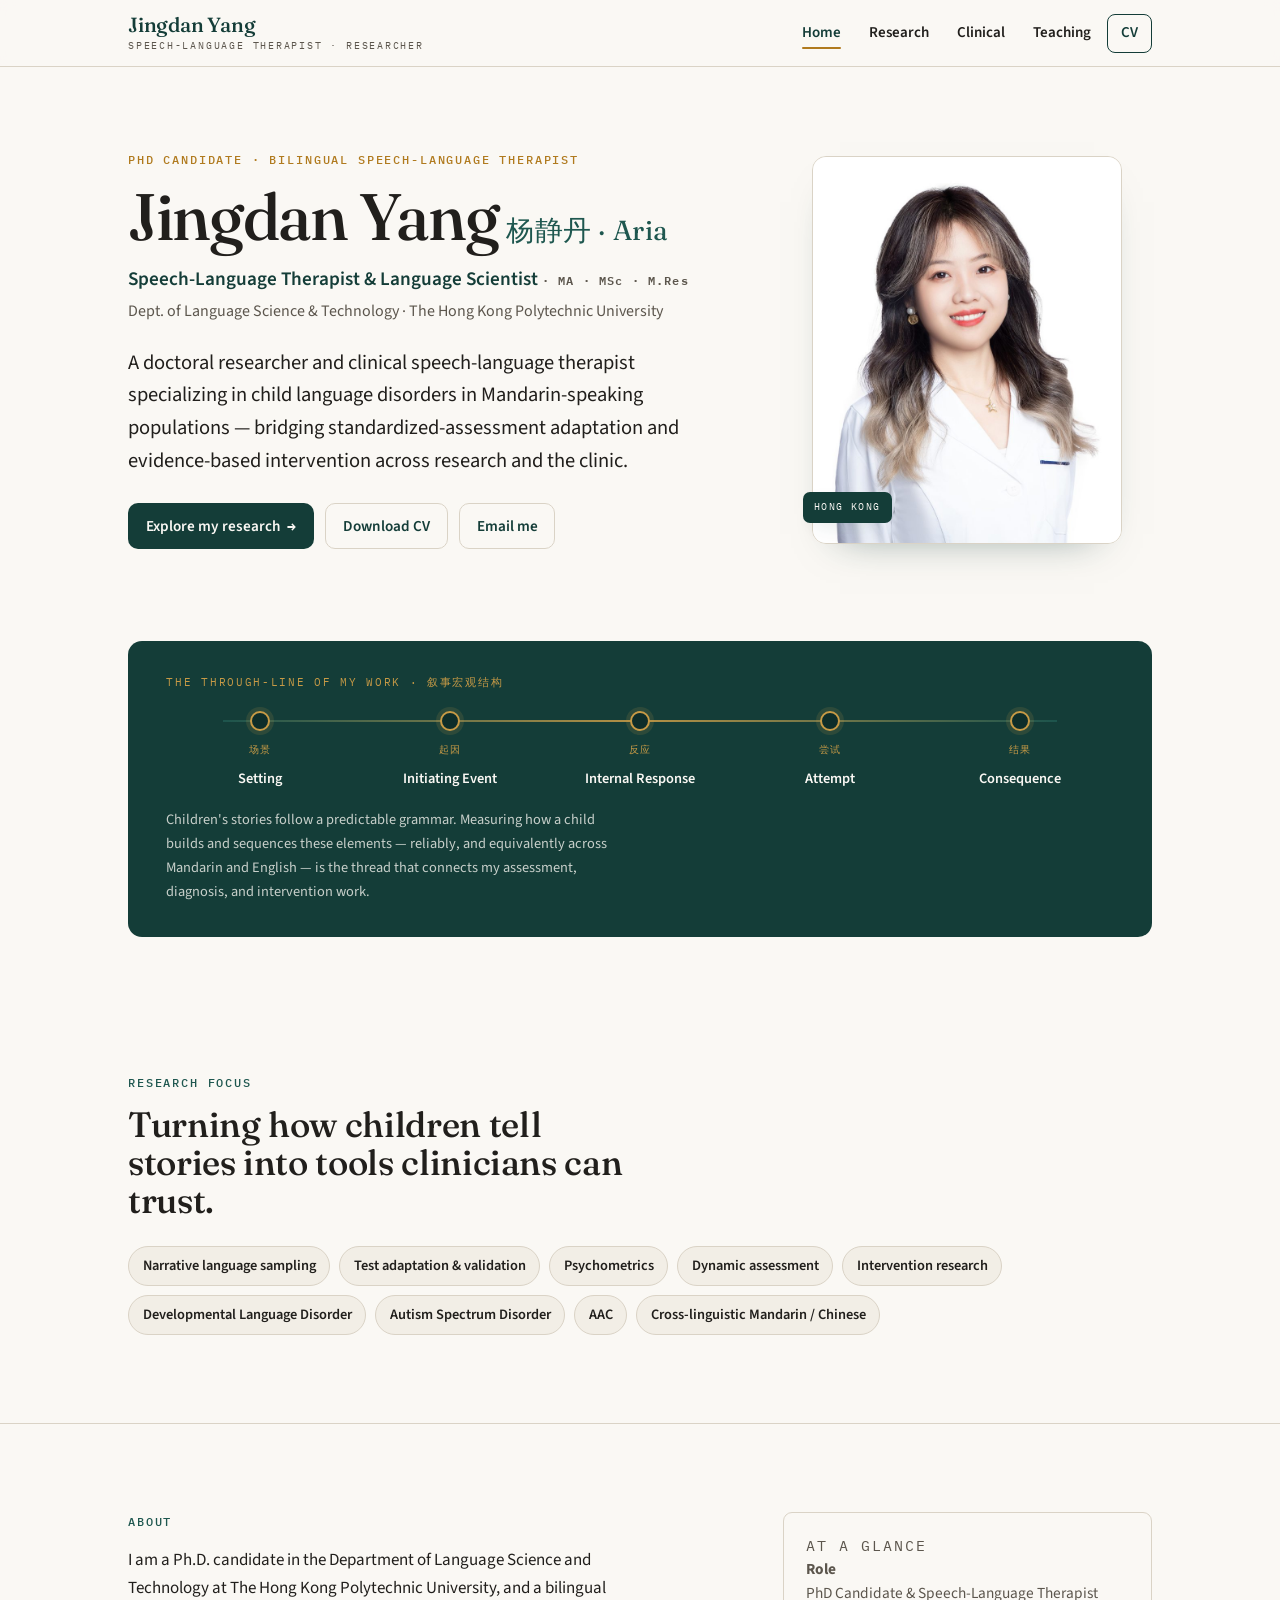
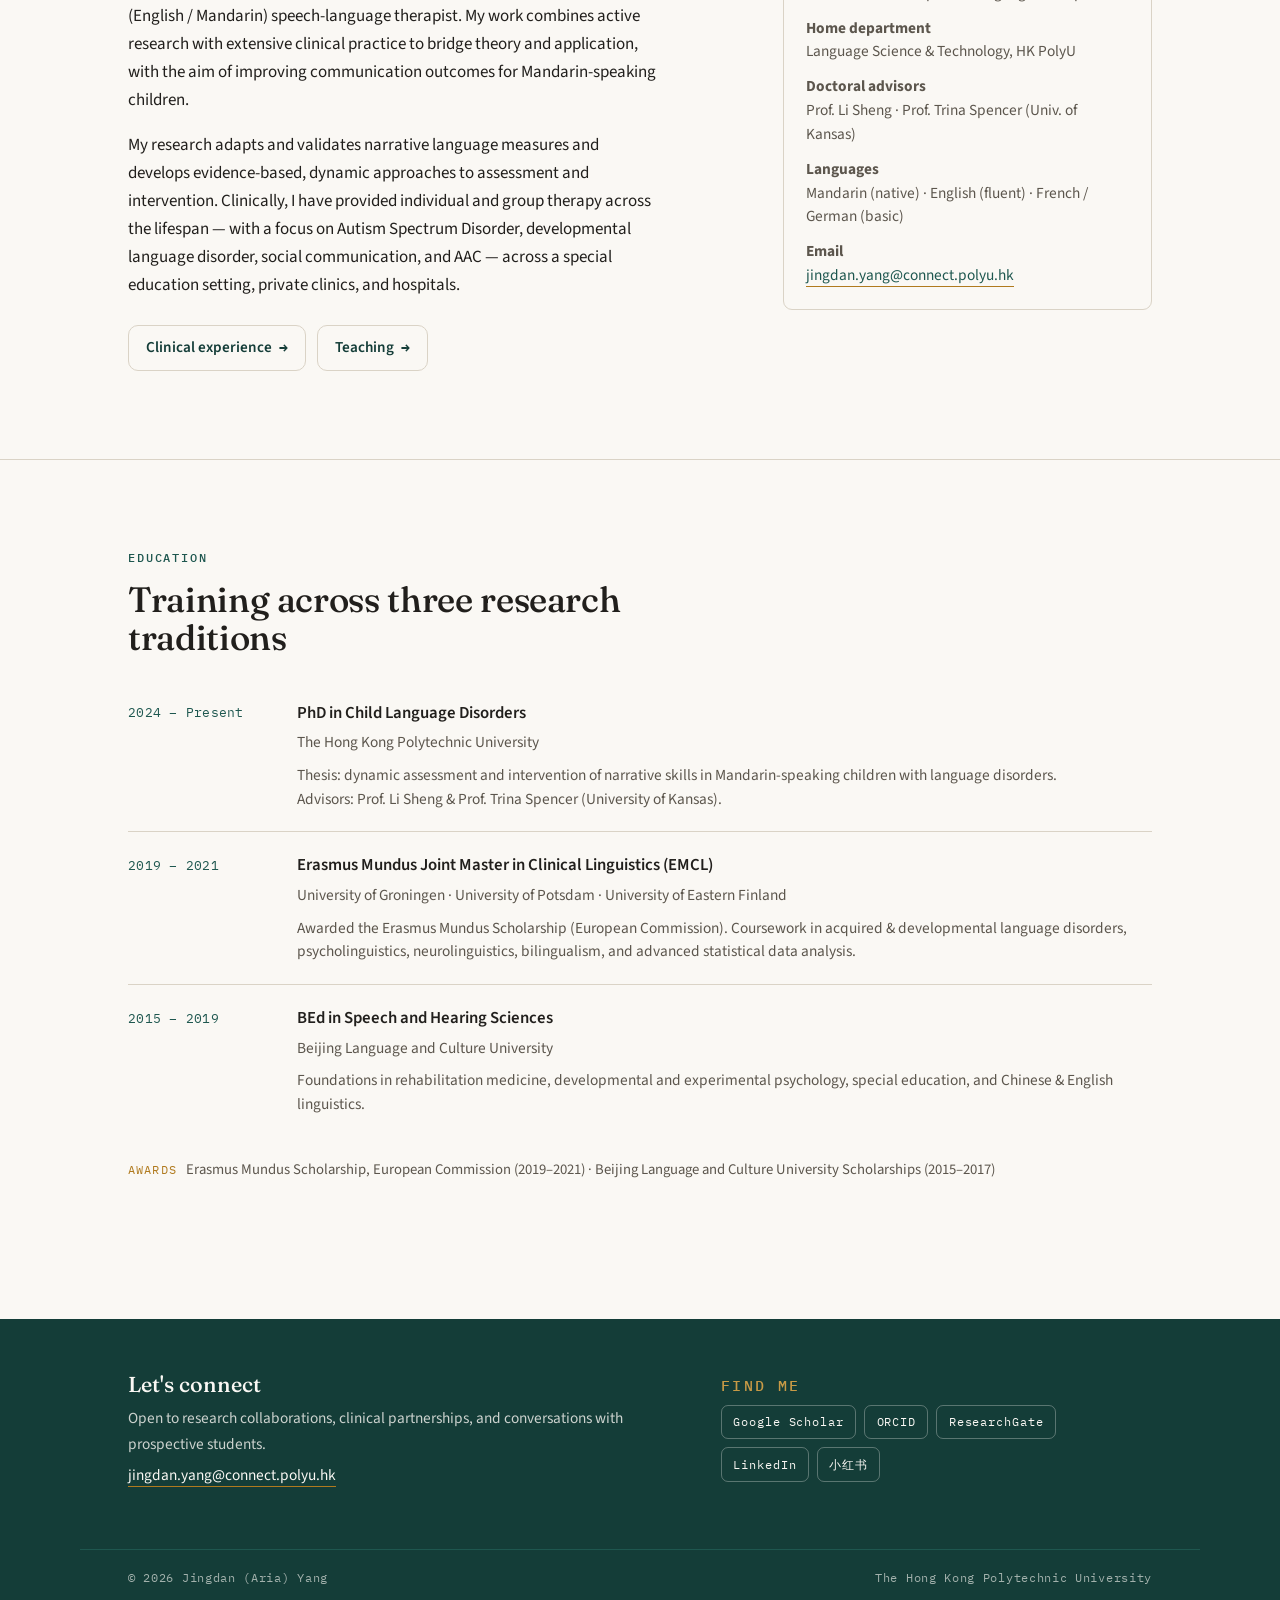
==== index.html @ e35f23f4 "Add files via upload" ====
<!DOCTYPE html>
<html lang="en">
<head>
<meta charset="UTF-8">
<meta name="viewport" content="width=device-width, initial-scale=1.0">
<title>Jingdan (Aria) Yang — Speech-Language Therapist &amp; Researcher</title>
<meta name="description" content="Jingdan (Aria) Yang — doctoral researcher and clinical speech-language therapist at The Hong Kong Polytechnic University. Narrative language assessment, dynamic assessment, and intervention for Mandarin-speaking children.">
<link rel="icon" href="assets/favicon.svg" type="image/svg+xml">
<link rel="preconnect" href="https://fonts.googleapis.com">
<link rel="preconnect" href="https://fonts.gstatic.com" crossorigin>
<link href="https://fonts.googleapis.com/css2?family=Fraunces:opsz,wght@9..144,400;9..144,500;9..144,600&family=IBM+Plex+Mono:wght@400;500&family=Source+Sans+3:wght@400;600;700&display=swap" rel="stylesheet">
<link rel="stylesheet" href="assets/style.css">
</head>
<body>
<a class="skip" href="#main">Skip to content</a>

<header class="nav">
  <div class="wrap nav__inner">
    <a class="brand" href="index.html">
      <span class="brand__name">Jingdan Yang</span>
      <span class="brand__sub">Speech-Language Therapist · Researcher</span>
    </a>
    <nav class="navlinks" aria-label="Primary">
      <a href="index.html" aria-current="page">Home</a>
      <a href="research.html">Research</a>
      <a href="clinical.html">Clinical</a>
      <a href="teaching.html">Teaching</a>
      <a class="cvlink" href="assets/cv.pdf" target="_blank" rel="noopener">CV</a>
    </nav>
  </div>
</header>

<main id="main">

  <!-- HERO -->
  <section class="wrap hero">
    <div class="hero__grid">
      <div>
        <p class="eyebrow rise">PhD Candidate · Bilingual Speech-Language Therapist</p>
        <h1 class="hero__name rise d1">Jingdan Yang<span class="hero__zh">杨静丹 · Aria</span></h1>
        <p class="hero__role rise d1">Speech-Language Therapist &amp; Language Scientist <span class="muted" style="font-family:var(--ff-mono);font-size:.72rem;letter-spacing:.1em;">· MA · MSc · M.Res</span></p>
        <p class="hero__affil rise d1">Dept. of Language Science &amp; Technology · The Hong Kong Polytechnic University</p>
        <p class="lead hero__thesis rise d2">A doctoral researcher and clinical speech-language therapist specializing in child language disorders in Mandarin-speaking populations — bridging standardized-assessment adaptation and evidence-based intervention across research and the clinic.</p>
        <div class="hero__actions rise d3">
          <a class="btn btn--primary" href="research.html">Explore my research <span class="btn__arrow">→</span></a>
          <a class="btn btn--ghost" href="assets/cv.pdf" target="_blank" rel="noopener">Download CV</a>
          <a class="btn btn--ghost" href="mailto:jingdan.yang@connect.polyu.hk">Email me</a>
        </div>
      </div>

      <figure class="portrait rise d2">
        <div class="portrait__frame">
          <img src="assets/profile.jpg" alt="Portrait of Jingdan (Aria) Yang">
        </div>
        <figcaption class="portrait__tag">Hong Kong</figcaption>
      </figure>
    </div>
  </section>

  <!-- STORY SPINE — signature motif -->
  <section class="wrap section--tight">
    <div class="spine rise">
      <p class="spine__label">The through-line of my work · 叙事宏观结构</p>
      <div class="spine__track">
        <div class="node"><span class="node__dot"></span><span class="node__k">场景</span><span class="node__t">Setting</span></div>
        <div class="node"><span class="node__dot"></span><span class="node__k">起因</span><span class="node__t">Initiating Event</span></div>
        <div class="node"><span class="node__dot"></span><span class="node__k">反应</span><span class="node__t">Internal Response</span></div>
        <div class="node"><span class="node__dot"></span><span class="node__k">尝试</span><span class="node__t">Attempt</span></div>
        <div class="node"><span class="node__dot"></span><span class="node__k">结果</span><span class="node__t">Consequence</span></div>
      </div>
      <p class="spine__note">Children's stories follow a predictable grammar. Measuring how a child builds and sequences these elements — reliably, and equivalently across Mandarin and English — is the thread that connects my assessment, diagnosis, and intervention work.</p>
    </div>
  </section>

  <!-- FOCUS -->
  <section class="wrap section">
    <p class="eyebrow eyebrow--pine">Research focus</p>
    <h2 class="section-title">Turning how children tell stories into tools clinicians can trust.</h2>
    <div class="chips" style="margin-top:1.6rem;">
      <span class="chip">Narrative language sampling</span>
      <span class="chip">Test adaptation &amp; validation</span>
      <span class="chip">Psychometrics</span>
      <span class="chip">Dynamic assessment</span>
      <span class="chip">Intervention research</span>
      <span class="chip">Developmental Language Disorder</span>
      <span class="chip">Autism Spectrum Disorder</span>
      <span class="chip">AAC</span>
      <span class="chip">Cross-linguistic Mandarin / Chinese</span>
    </div>
  </section>

  <hr class="rule">

  <!-- ABOUT -->
  <section class="wrap section">
    <div class="split">
      <div>
        <p class="eyebrow eyebrow--pine">About</p>
        <div class="prose">
          <p>I am a Ph.D. candidate in the Department of Language Science and Technology at The Hong Kong Polytechnic University, and a bilingual (English / Mandarin) speech-language therapist. My work combines active research with extensive clinical practice to bridge theory and application, with the aim of improving communication outcomes for Mandarin-speaking children.</p>
          <p>My research adapts and validates narrative language measures and develops evidence-based, dynamic approaches to assessment and intervention. Clinically, I have provided individual and group therapy across the lifespan — with a focus on Autism Spectrum Disorder, developmental language disorder, social communication, and AAC — across a special education setting, private clinics, and hospitals.</p>
        </div>
        <div class="hero__actions">
          <a class="btn btn--ghost" href="clinical.html">Clinical experience <span class="btn__arrow">→</span></a>
          <a class="btn btn--ghost" href="teaching.html">Teaching <span class="btn__arrow">→</span></a>
        </div>
      </div>

      <aside class="card" style="align-self:start;">
        <p class="card__k">At a glance</p>
        <div class="prose" style="font-size:.96rem;">
          <p style="margin-bottom:.7rem;"><strong>Role</strong><br><span class="muted">PhD Candidate &amp; Speech-Language Therapist</span></p>
          <p style="margin-bottom:.7rem;"><strong>Home department</strong><br><span class="muted">Language Science &amp; Technology, HK PolyU</span></p>
          <p style="margin-bottom:.7rem;"><strong>Doctoral advisors</strong><br><span class="muted">Prof. Li Sheng · Prof. Trina Spencer (Univ. of Kansas)</span></p>
          <p style="margin-bottom:.7rem;"><strong>Languages</strong><br><span class="muted">Mandarin (native) · English (fluent) · French / German (basic)</span></p>
          <p style="margin-bottom:0;"><strong>Email</strong><br><a class="link" href="mailto:jingdan.yang@connect.polyu.hk">jingdan.yang@connect.polyu.hk</a></p>
        </div>
      </aside>
    </div>
  </section>

  <hr class="rule">

  <!-- EDUCATION -->
  <section class="wrap section">
    <p class="eyebrow eyebrow--pine">Education</p>
    <h2 class="section-title">Training across three research traditions</h2>
    <div class="entries" style="margin-top:1.4rem;">
      <div class="entry">
        <span class="entry__when">2024 – Present</span>
        <div>
          <p class="entry__role">PhD in Child Language Disorders</p>
          <p class="entry__org">The Hong Kong Polytechnic University</p>
          <p class="entry__desc">Thesis: dynamic assessment and intervention of narrative skills in Mandarin-speaking children with language disorders.<br>Advisors: Prof. Li Sheng &amp; Prof. Trina Spencer (University of Kansas).</p>
        </div>
      </div>
      <div class="entry">
        <span class="entry__when">2019 – 2021</span>
        <div>
          <p class="entry__role">Erasmus Mundus Joint Master in Clinical Linguistics (EMCL)</p>
          <p class="entry__org">University of Groningen · University of Potsdam · University of Eastern Finland</p>
          <p class="entry__desc">Awarded the Erasmus Mundus Scholarship (European Commission). Coursework in acquired &amp; developmental language disorders, psycholinguistics, neurolinguistics, bilingualism, and advanced statistical data analysis.</p>
        </div>
      </div>
      <div class="entry">
        <span class="entry__when">2015 – 2019</span>
        <div>
          <p class="entry__role">BEd in Speech and Hearing Sciences</p>
          <p class="entry__org">Beijing Language and Culture University</p>
          <p class="entry__desc">Foundations in rehabilitation medicine, developmental and experimental psychology, special education, and Chinese &amp; English linguistics.</p>
        </div>
      </div>
    </div>
    <p class="muted" style="margin-top:1.3rem;font-size:.92rem;"><span style="font-family:var(--ff-mono);font-size:.72rem;letter-spacing:.1em;color:var(--gold);">AWARDS</span> &nbsp; Erasmus Mundus Scholarship, European Commission (2019–2021) · Beijing Language and Culture University Scholarships (2015–2017)</p>
  </section>

</main>

<footer class="foot">
  <div class="wrap foot__grid">
    <div>
      <h3>Let's connect</h3>
      <p>Open to research collaborations, clinical partnerships, and conversations with prospective students.</p>
      <p><a class="link" href="mailto:jingdan.yang@connect.polyu.hk">jingdan.yang@connect.polyu.hk</a></p>
    </div>
    <div>
      <p class="eyebrow" style="color:var(--gold-soft);">Find me</p>
      <div class="social">
        <a href="https://scholar.google.com/citations?user=TxsPEwsAAAAJ&amp;hl=en" target="_blank" rel="me noopener">Google Scholar</a>
        <a href="https://orcid.org/0009-0006-5247-3266" target="_blank" rel="me noopener">ORCID</a>
        <a href="https://www.researchgate.net/profile/Jingdan-Yang" target="_blank" rel="me noopener">ResearchGate</a>
        <a href="https://www.linkedin.com/in/yjingdan/" target="_blank" rel="me noopener">LinkedIn</a>
        <a href="https://www.xiaohongshu.com/user/profile/62569e41000000000d032e82" target="_blank" rel="me noopener">小红书</a>
      </div>
    </div>
  </div>
  <div class="wrap foot__meta">
    <span>© 2026 Jingdan (Aria) Yang</span>
    <span>The Hong Kong Polytechnic University</span>
  </div>
</footer>

</body>
</html>
---- assets/style.css ----
/* =========================================================================
   Jingdan (Aria) Yang — academic site
   Design system: "Measured & Legible"
   Palette : deep pine + ochre on warm paper (deliberately not cream/terracotta)
   Type    : Fraunces (display) · Source Sans 3 (body) · IBM Plex Mono (labels)
   Signature: the "story spine" — narrative macrostructure as a structural motif
   ========================================================================= */

:root{
  --paper:#FAF8F4;
  --paper-2:#F2EEE6;
  --paper-3:#EBE6DB;
  --ink:#211F1C;
  --ink-soft:#5C564D;
  --line:#DAD3C6;
  --pine:#143D38;
  --pine-600:#1E574F;
  --pine-700:#0E2D2A;
  --gold:#B07A1E;
  --gold-soft:#C79A46;

  --maxw:1120px;
  --gutter:clamp(1.25rem, 5vw, 3rem);
  --radius:14px;
  --radius-sm:9px;

  --ff-display:"Fraunces", Georgia, "Times New Roman", serif;
  --ff-body:"Source Sans 3", -apple-system, BlinkMacSystemFont, "Segoe UI", sans-serif;
  --ff-mono:"IBM Plex Mono", ui-monospace, "SFMono-Regular", Menlo, monospace;
}

/* ---------- reset ------------------------------------------------------- */
*,*::before,*::after{box-sizing:border-box;}
html{-webkit-text-size-adjust:100%;scroll-behavior:smooth;}
@media (prefers-reduced-motion:reduce){html{scroll-behavior:auto;}}
body{
  margin:0;
  background:var(--paper);
  color:var(--ink);
  font-family:var(--ff-body);
  font-size:1.0625rem;
  line-height:1.65;
  font-weight:400;
  -webkit-font-smoothing:antialiased;
  text-rendering:optimizeLegibility;
}
img{max-width:100%;display:block;}
a{color:inherit;}

/* ---------- shared layout ---------------------------------------------- */
.wrap{width:100%;max-width:var(--maxw);margin-inline:auto;padding-inline:var(--gutter);}
.section{padding-block:clamp(3rem, 7vw, 5.5rem);}
.section--tight{padding-block:clamp(2rem, 4vw, 3rem);}
.rule{height:1px;background:var(--line);border:0;margin:0;}

/* ---------- type helpers ------------------------------------------------ */
.eyebrow{
  font-family:var(--ff-mono);
  font-size:.72rem;
  letter-spacing:.16em;
  text-transform:uppercase;
  color:var(--gold);
  margin:0 0 .9rem;
  font-weight:500;
}
.eyebrow--pine{color:var(--pine-600);}
h1,h2,h3{font-family:var(--ff-display);font-weight:500;color:var(--ink);line-height:1.08;margin:0;}
h2.section-title{
  font-size:clamp(1.6rem, 3.4vw, 2.2rem);
  letter-spacing:-.01em;
  max-width:22ch;
}
h3{font-size:1.15rem;}
p{margin:0 0 1.05rem;}
.lead{
  font-size:clamp(1.08rem, 1.9vw, 1.28rem);
  line-height:1.6;
  color:var(--ink);
  max-width:60ch;
}
.muted{color:var(--ink-soft);}
.prose{max-width:66ch;}
.prose p{color:var(--ink);}
.prose p + p{margin-top:0;}

/* inline links inside prose */
.prose a,.link{
  color:var(--pine-600);
  text-decoration:none;
  background-image:linear-gradient(var(--gold),var(--gold));
  background-size:100% 1.5px;
  background-repeat:no-repeat;
  background-position:0 100%;
  padding-bottom:1px;
  transition:background-size .18s ease, color .18s ease;
}
.prose a:hover,.link:hover{color:var(--gold);}

/* ---------- top navigation --------------------------------------------- */
.nav{
  position:sticky;top:0;z-index:50;
  background:color-mix(in srgb, var(--paper) 88%, transparent);
  backdrop-filter:saturate(140%) blur(8px);
  border-bottom:1px solid var(--line);
}
.nav__inner{
  display:flex;align-items:center;justify-content:space-between;
  gap:1rem 1.5rem;flex-wrap:wrap;
  padding-block:.85rem;
}
.brand{display:flex;flex-direction:column;line-height:1;text-decoration:none;}
.brand__name{font-family:var(--ff-display);font-size:1.28rem;font-weight:500;color:var(--pine);letter-spacing:-.01em;}
.brand__sub{font-family:var(--ff-mono);font-size:.62rem;letter-spacing:.18em;text-transform:uppercase;color:var(--ink-soft);margin-top:.35rem;}
.navlinks{display:flex;gap:.35rem;flex-wrap:wrap;align-items:center;}
.navlinks a{
  font-family:var(--ff-body);
  font-size:.94rem;font-weight:600;
  color:var(--ink);text-decoration:none;
  padding:.4rem .7rem;border-radius:8px;
  position:relative;
  transition:color .16s ease, background .16s ease;
}
.navlinks a:hover{color:var(--pine);background:var(--paper-2);}
.navlinks a[aria-current="page"]{color:var(--pine);}
.navlinks a[aria-current="page"]::after{
  content:"";position:absolute;left:.7rem;right:.7rem;bottom:.15rem;height:2px;
  background:var(--gold);border-radius:2px;
}
.navlinks .cvlink{
  color:var(--pine);border:1px solid var(--pine);
  padding:.38rem .8rem;
}
.navlinks .cvlink:hover{background:var(--pine);color:var(--paper);}

/* ---------- hero -------------------------------------------------------- */
.hero{padding-block:clamp(2.6rem, 6vw, 4.5rem) clamp(1rem,3vw,2rem);}
.hero__grid{
  display:grid;grid-template-columns:1.55fr .95fr;gap:clamp(1.5rem,4vw,3.5rem);
  align-items:center;
}
.hero__name{
  font-size:clamp(2.5rem, 6.2vw, 4.1rem);
  line-height:1.0;letter-spacing:-.02em;font-weight:500;
  margin:0 0 .1rem;
}
.hero__zh{font-family:var(--ff-display);font-weight:400;color:var(--pine-600);font-size:.42em;margin-left:.5rem;letter-spacing:.02em;}
.hero__role{
  font-family:var(--ff-body);font-weight:600;color:var(--pine);
  font-size:clamp(1.02rem,1.7vw,1.2rem);margin:.9rem 0 0;
}
.hero__affil{color:var(--ink-soft);margin:.15rem 0 0;font-size:1rem;}
.hero__thesis{margin-top:1.4rem;}
.hero__actions{display:flex;flex-wrap:wrap;gap:.7rem;margin-top:1.6rem;}

/* portrait */
.portrait{
  position:relative;justify-self:center;width:100%;max-width:310px;
}
.portrait__frame{
  aspect-ratio:4/5;border-radius:var(--radius);overflow:hidden;
  background:
     linear-gradient(150deg,var(--paper-3),var(--paper-2));
  border:1px solid var(--line);
  box-shadow:0 18px 40px -28px rgba(20,61,56,.55);
}
.portrait__frame img{width:100%;height:100%;object-fit:cover;}
.portrait__placeholder{
  width:100%;height:100%;display:grid;place-content:center;text-align:center;
  color:var(--pine-600);font-family:var(--ff-mono);font-size:.7rem;letter-spacing:.12em;
  padding:1rem;line-height:1.7;
}
.portrait__tag{
  position:absolute;left:-.6rem;bottom:1.3rem;
  background:var(--pine);color:var(--paper);
  font-family:var(--ff-mono);font-size:.64rem;letter-spacing:.14em;text-transform:uppercase;
  padding:.45rem .7rem;border-radius:7px;
  box-shadow:0 8px 22px -14px rgba(20,61,56,.8);
}

/* ---------- buttons ----------------------------------------------------- */
.btn{
  display:inline-flex;align-items:center;gap:.45rem;
  font-family:var(--ff-body);font-weight:600;font-size:.95rem;
  text-decoration:none;cursor:pointer;
  padding:.6rem 1.05rem;border-radius:10px;
  border:1px solid transparent;
  transition:transform .12s ease, background .16s ease, border-color .16s ease, color .16s ease;
}
.btn:active{transform:translateY(1px);}
.btn--primary{background:var(--pine);color:var(--paper);}
.btn--primary:hover{background:var(--pine-700);}
.btn--ghost{background:transparent;color:var(--pine);border-color:var(--line);}
.btn--ghost:hover{border-color:var(--pine);background:var(--paper-2);}
.btn__arrow{font-family:var(--ff-mono);}

/* ---------- story spine (signature) ------------------------------------ */
.spine{
  background:var(--pine);color:var(--paper);
  border-radius:var(--radius);
  padding:clamp(1.4rem,3vw,2.1rem) clamp(1.2rem,3vw,2.4rem);
}
.spine__label{
  font-family:var(--ff-mono);font-size:.66rem;letter-spacing:.16em;text-transform:uppercase;
  color:var(--gold-soft);margin:0 0 1.2rem;
}
.spine__track{
  display:grid;grid-template-columns:repeat(5,1fr);gap:.25rem;
  position:relative;
}
.spine__track::before{
  content:"";position:absolute;left:6%;right:6%;top:9px;height:2px;
  background:linear-gradient(90deg,var(--pine-600),var(--gold-soft),var(--pine-600));
  opacity:.9;
}
.node{display:flex;flex-direction:column;align-items:center;text-align:center;gap:.7rem;position:relative;}
.node__dot{
  width:20px;height:20px;border-radius:50%;
  background:var(--pine-700);border:2px solid var(--gold-soft);
  box-shadow:0 0 0 4px rgba(199,154,70,.14);
}
.node__k{font-family:var(--ff-mono);font-size:.62rem;letter-spacing:.1em;color:var(--gold-soft);}
.node__t{font-size:.9rem;font-weight:600;line-height:1.25;color:var(--paper);}
.spine__note{
  margin:1.3rem 0 0;font-size:.9rem;color:color-mix(in srgb,var(--paper) 78%, transparent);
  max-width:64ch;
}

/* ---------- generic cards + grids -------------------------------------- */
.grid{display:grid;gap:1rem;}
.grid--3{grid-template-columns:repeat(3,1fr);}
.grid--2{grid-template-columns:repeat(2,1fr);}

.card{
  background:var(--paper);
  border:1px solid var(--line);
  border-radius:var(--radius-sm);
  padding:1.3rem 1.35rem;
  transition:border-color .16s ease, transform .16s ease, box-shadow .16s ease;
}
.card:hover{border-color:var(--pine-600);transform:translateY(-2px);box-shadow:0 16px 30px -26px rgba(20,61,56,.5);}
.card__k{font-family:var(--ff-mono);font-size:.66rem;letter-spacing:.13em;text-transform:uppercase;color:var(--gold);margin:0 0 .5rem;}
.card h3{margin:0 0 .4rem;font-size:1.08rem;}
.card p{margin:0;color:var(--ink-soft);font-size:.96rem;line-height:1.55;}

/* interest chips */
.chips{display:flex;flex-wrap:wrap;gap:.55rem;}
.chip{
  font-family:var(--ff-body);font-weight:600;font-size:.9rem;
  background:var(--paper-2);border:1px solid var(--line);color:var(--ink);
  padding:.45rem .85rem;border-radius:999px;
}

/* two-column feature (text + aside) */
.split{display:grid;grid-template-columns:1.4fr .85fr;gap:clamp(1.5rem,4vw,3rem);align-items:start;}

/* labelled list rows (experience / education) */
.entries{display:flex;flex-direction:column;gap:0;}
.entry{
  display:grid;grid-template-columns:minmax(120px,150px) 1fr;gap:1.2rem;
  padding:1.25rem 0;border-top:1px solid var(--line);
}
.entry:first-child{border-top:0;}
.entry__when{font-family:var(--ff-mono);font-size:.8rem;color:var(--pine-600);letter-spacing:.02em;padding-top:.15rem;}
.entry__role{font-weight:600;font-family:var(--ff-body);font-size:1.05rem;color:var(--ink);margin:0 0 .2rem;}
.entry__org{color:var(--ink-soft);font-size:.96rem;margin:0 0 .5rem;}
.entry__desc{color:var(--ink-soft);font-size:.96rem;margin:0;line-height:1.55;}
.entry__desc ul{margin:.4rem 0 0;padding-left:1.1rem;}
.entry__desc li{margin:.2rem 0;}

/* placeholder inline hint */
.todo{
  display:inline-block;font-family:var(--ff-mono);font-size:.66rem;letter-spacing:.08em;
  color:var(--gold);background:rgba(176,122,30,.1);border:1px dashed var(--gold);
  padding:.1rem .4rem;border-radius:5px;text-transform:uppercase;
}

/* publications */
.pubs{display:flex;flex-direction:column;gap:1.1rem;}
.pub{display:grid;grid-template-columns:auto 1fr;gap:1rem;padding-bottom:1.1rem;border-bottom:1px solid var(--line);}
.pub:last-child{border-bottom:0;}
.pub__yr{font-family:var(--ff-mono);font-size:.8rem;color:var(--pine-600);padding-top:.15rem;}
.pub__body{font-size:.98rem;line-height:1.55;color:var(--ink);}
.pub__body .authors{color:var(--ink-soft);}
.pub__body .title{font-weight:600;}
.pub__body .venue{font-style:italic;color:var(--ink-soft);}

/* callout box */
.note{
  background:var(--paper-2);border:1px solid var(--line);border-left:3px solid var(--gold);
  border-radius:var(--radius-sm);padding:1.1rem 1.25rem;font-size:.96rem;color:var(--ink-soft);
}
.note strong{color:var(--ink);}

/* ---------- footer ------------------------------------------------------ */
.foot{background:var(--pine);color:var(--paper);margin-top:2rem;}
.foot__grid{display:grid;grid-template-columns:1.3fr 1fr;gap:2rem;padding-block:clamp(2.4rem,5vw,3.4rem);}
.foot h3{color:var(--paper);font-size:1.35rem;margin:0 0 .6rem;}
.foot p{color:color-mix(in srgb,var(--paper) 80%, transparent);margin:0 0 .4rem;font-size:.96rem;}
.foot a{color:var(--paper);text-decoration:none;}
.social{display:flex;flex-wrap:wrap;gap:.5rem;margin-top:.3rem;}
.social a{
  font-family:var(--ff-mono);font-size:.74rem;letter-spacing:.08em;
  border:1px solid color-mix(in srgb,var(--paper) 30%, transparent);
  padding:.4rem .7rem;border-radius:7px;
  transition:background .16s ease,border-color .16s ease;
}
.social a:hover{background:var(--pine-600);border-color:var(--pine-600);}
.foot__meta{border-top:1px solid var(--pine-600);padding-block:1.1rem;font-family:var(--ff-mono);font-size:.72rem;letter-spacing:.06em;color:color-mix(in srgb,var(--paper) 62%, transparent);display:flex;justify-content:space-between;flex-wrap:wrap;gap:.5rem;}

/* ---------- focus + a11y ------------------------------------------------ */
a:focus-visible,.btn:focus-visible,.navlinks a:focus-visible,.social a:focus-visible{
  outline:2px solid var(--gold);outline-offset:3px;border-radius:6px;
}
.skip{position:absolute;left:-999px;top:0;background:var(--pine);color:var(--paper);padding:.6rem 1rem;border-radius:0 0 8px 0;z-index:100;}
.skip:focus{left:0;}

/* ---------- entrance motion -------------------------------------------- */
.rise{opacity:0;transform:translateY(14px);animation:rise .7s cubic-bezier(.2,.7,.2,1) forwards;}
.rise.d1{animation-delay:.08s;}
.rise.d2{animation-delay:.16s;}
.rise.d3{animation-delay:.24s;}
.rise.d4{animation-delay:.32s;}
@keyframes rise{to{opacity:1;transform:none;}}
@media (prefers-reduced-motion:reduce){
  .rise{animation:none;opacity:1;transform:none;}
}

/* ---------- responsive -------------------------------------------------- */
@media (max-width:860px){
  .hero__grid{grid-template-columns:1fr;}
  .portrait{grid-row:1;max-width:230px;margin-bottom:.5rem;}
  .split{grid-template-columns:1fr;}
  .foot__grid{grid-template-columns:1fr;}
  .grid--3{grid-template-columns:1fr 1fr;}
}
@media (max-width:620px){
  .nav__inner{justify-content:center;text-align:center;}
  .brand{align-items:center;}
  .navlinks{justify-content:center;}
  .grid--3,.grid--2{grid-template-columns:1fr;}
  .spine__track{grid-template-columns:1fr 1fr;gap:1.3rem .5rem;}
  .spine__track::before{display:none;}
  .entry{grid-template-columns:1fr;gap:.35rem;}
  .entry__when{padding-top:0;}
  .foot__grid{gap:1.6rem;}
}
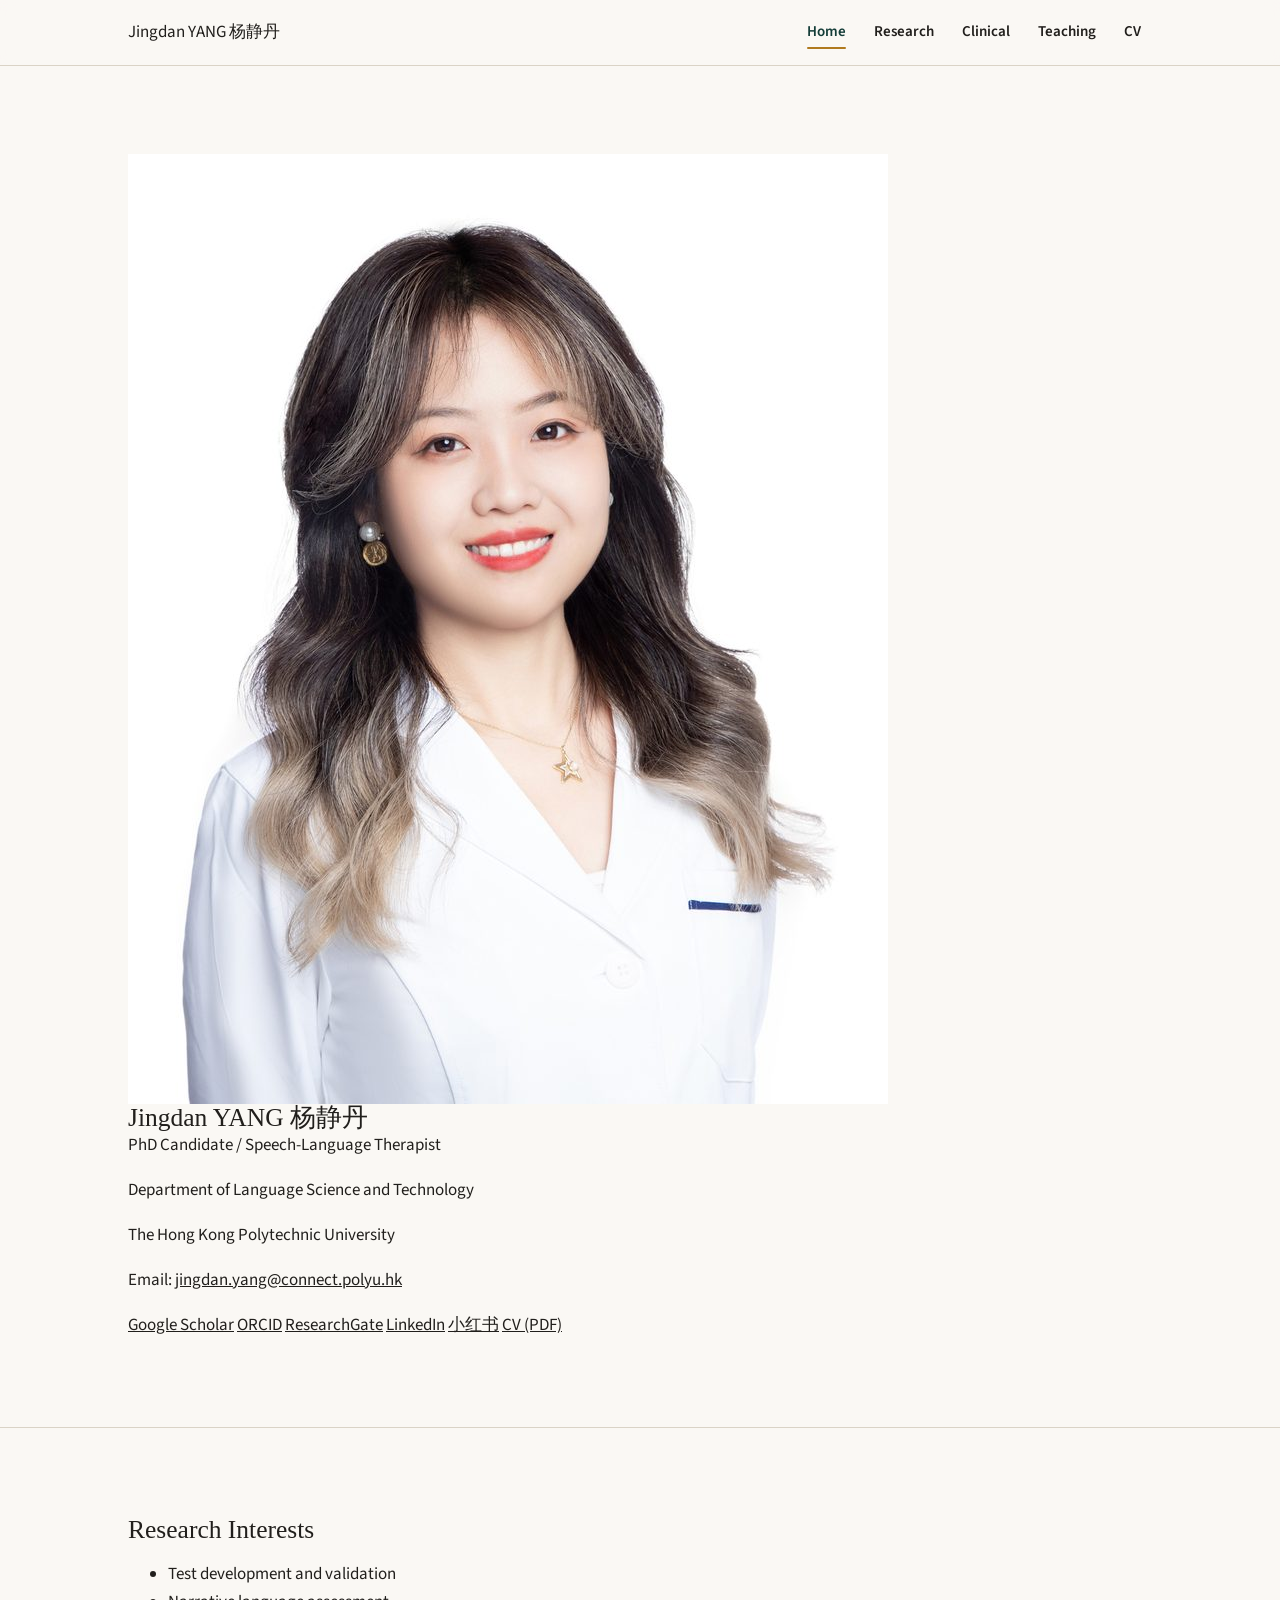
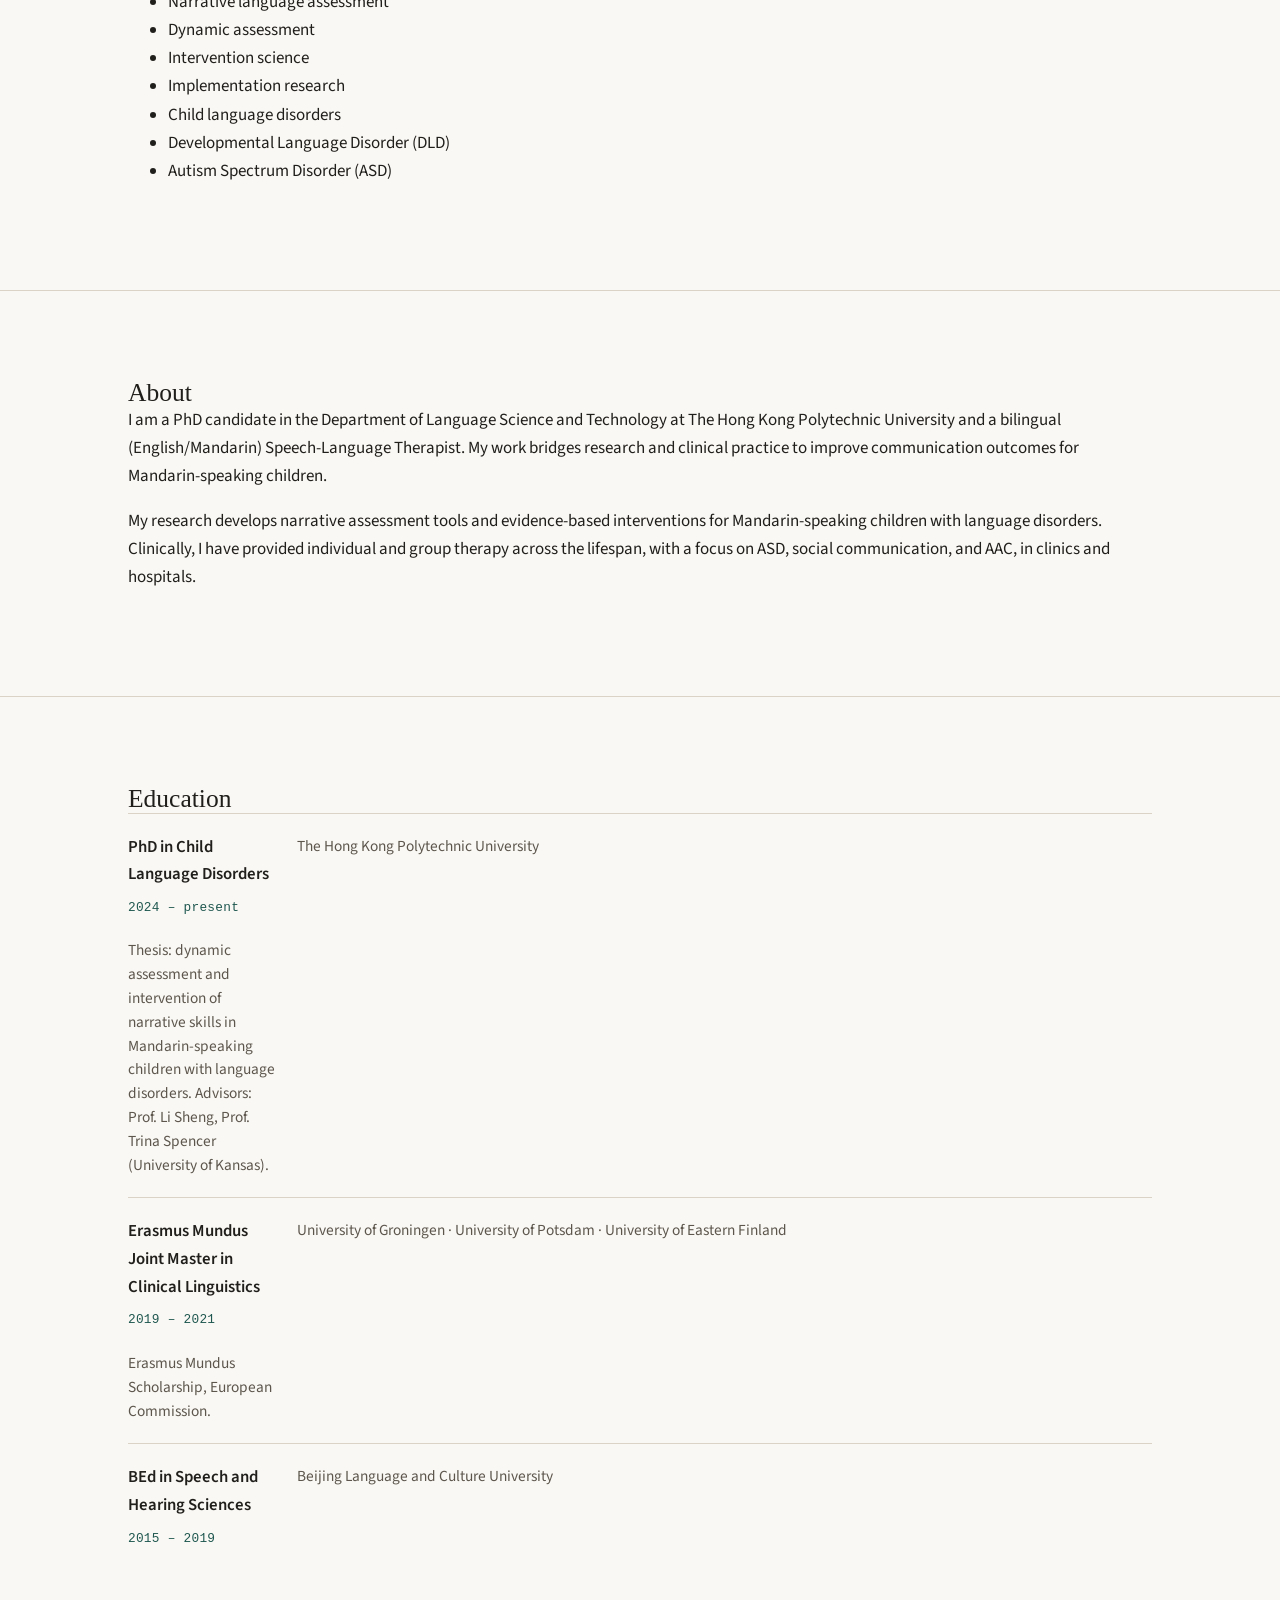
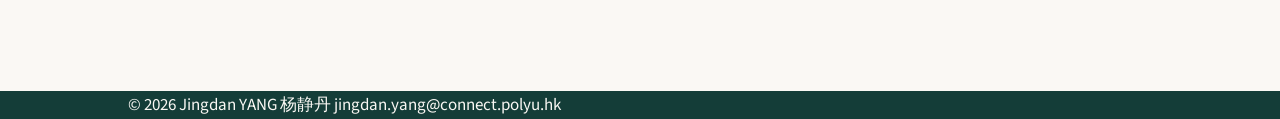
==== commit fac03492: "Add files via upload" ====
--- a/index.html
+++ b/index.html
@@ -3,12 +3,11 @@
 <head>
 <meta charset="UTF-8">
 <meta name="viewport" content="width=device-width, initial-scale=1.0">
-<title>Jingdan (Aria) Yang — Speech-Language Therapist &amp; Researcher</title>
-<meta name="description" content="Jingdan (Aria) Yang — doctoral researcher and clinical speech-language therapist at The Hong Kong Polytechnic University. Narrative language assessment, dynamic assessment, and intervention for Mandarin-speaking children.">
-<link rel="icon" href="assets/favicon.svg" type="image/svg+xml">
+<title>Jingdan YANG 杨静丹</title>
+<meta name="description" content="Jingdan (Aria) Yang — PhD Candidate and Speech-Language Therapist, Department of Language Science and Technology, The Hong Kong Polytechnic University.">
 <link rel="preconnect" href="https://fonts.googleapis.com">
 <link rel="preconnect" href="https://fonts.gstatic.com" crossorigin>
-<link href="https://fonts.googleapis.com/css2?family=Fraunces:opsz,wght@9..144,400;9..144,500;9..144,600&family=IBM+Plex+Mono:wght@400;500&family=Source+Sans+3:wght@400;600;700&display=swap" rel="stylesheet">
+<link href="https://fonts.googleapis.com/css2?family=Source+Sans+3:wght@400;600;700&display=swap" rel="stylesheet">
 <link rel="stylesheet" href="assets/style.css">
 </head>
 <body>
@@ -16,167 +15,109 @@
 
 <header class="nav">
   <div class="wrap nav__inner">
-    <a class="brand" href="index.html">
-      <span class="brand__name">Jingdan Yang</span>
-      <span class="brand__sub">Speech-Language Therapist · Researcher</span>
-    </a>
+    <a class="brand" href="index.html">Jingdan YANG 杨静丹</a>
     <nav class="navlinks" aria-label="Primary">
       <a href="index.html" aria-current="page">Home</a>
       <a href="research.html">Research</a>
       <a href="clinical.html">Clinical</a>
       <a href="teaching.html">Teaching</a>
-      <a class="cvlink" href="assets/cv.pdf" target="_blank" rel="noopener">CV</a>
+      <a href="assets/cv.pdf" target="_blank" rel="noopener">CV</a>
     </nav>
   </div>
 </header>
 
 <main id="main">
 
-  <!-- HERO -->
-  <section class="wrap hero">
-    <div class="hero__grid">
+  <!-- PROFILE -->
+  <section class="wrap section section--top">
+    <div class="profile">
+      <div class="profile__photo">
+        <img src="assets/profile.jpg" alt="Jingdan Yang">
+      </div>
       <div>
-        <p class="eyebrow rise">PhD Candidate · Bilingual Speech-Language Therapist</p>
-        <h1 class="hero__name rise d1">Jingdan Yang<span class="hero__zh">杨静丹 · Aria</span></h1>
-        <p class="hero__role rise d1">Speech-Language Therapist &amp; Language Scientist <span class="muted" style="font-family:var(--ff-mono);font-size:.72rem;letter-spacing:.1em;">· MA · MSc · M.Res</span></p>
-        <p class="hero__affil rise d1">Dept. of Language Science &amp; Technology · The Hong Kong Polytechnic University</p>
-        <p class="lead hero__thesis rise d2">A doctoral researcher and clinical speech-language therapist specializing in child language disorders in Mandarin-speaking populations — bridging standardized-assessment adaptation and evidence-based intervention across research and the clinic.</p>
-        <div class="hero__actions rise d3">
-          <a class="btn btn--primary" href="research.html">Explore my research <span class="btn__arrow">→</span></a>
-          <a class="btn btn--ghost" href="assets/cv.pdf" target="_blank" rel="noopener">Download CV</a>
-          <a class="btn btn--ghost" href="mailto:jingdan.yang@connect.polyu.hk">Email me</a>
+        <h1 class="profile__name">Jingdan YANG <span class="profile__zh">杨静丹</span></h1>
+        <p class="profile__title">PhD Candidate / Speech-Language Therapist</p>
+        <p class="profile__meta">Department of Language Science and Technology</p>
+        <p class="profile__meta">The Hong Kong Polytechnic University</p>
+        <p class="profile__meta">Email: <a href="mailto:jingdan.yang@connect.polyu.hk">jingdan.yang@connect.polyu.hk</a></p>
+
+        <div class="links">
+          <a href="https://scholar.google.com/citations?user=TxsPEwsAAAAJ&amp;hl=en" target="_blank" rel="me noopener">Google Scholar</a>
+          <a href="https://orcid.org/0009-0006-5247-3266" target="_blank" rel="me noopener">ORCID</a>
+          <a href="https://www.researchgate.net/profile/Jingdan-Yang" target="_blank" rel="me noopener">ResearchGate</a>
+          <a href="https://www.linkedin.com/in/yjingdan/" target="_blank" rel="me noopener">LinkedIn</a>
+          <a href="https://www.xiaohongshu.com/user/profile/62569e41000000000d032e82" target="_blank" rel="me noopener">小红书</a>
+          <a href="assets/cv.pdf" target="_blank" rel="noopener">CV (PDF)</a>
         </div>
       </div>
-
-      <figure class="portrait rise d2">
-        <div class="portrait__frame">
-          <img src="assets/profile.jpg" alt="Portrait of Jingdan (Aria) Yang">
-        </div>
-        <figcaption class="portrait__tag">Hong Kong</figcaption>
-      </figure>
     </div>
   </section>
 
-  <!-- STORY SPINE — signature motif -->
-  <section class="wrap section--tight">
-    <div class="spine rise">
-      <p class="spine__label">The through-line of my work · 叙事宏观结构</p>
-      <div class="spine__track">
-        <div class="node"><span class="node__dot"></span><span class="node__k">场景</span><span class="node__t">Setting</span></div>
-        <div class="node"><span class="node__dot"></span><span class="node__k">起因</span><span class="node__t">Initiating Event</span></div>
-        <div class="node"><span class="node__dot"></span><span class="node__k">反应</span><span class="node__t">Internal Response</span></div>
-        <div class="node"><span class="node__dot"></span><span class="node__k">尝试</span><span class="node__t">Attempt</span></div>
-        <div class="node"><span class="node__dot"></span><span class="node__k">结果</span><span class="node__t">Consequence</span></div>
-      </div>
-      <p class="spine__note">Children's stories follow a predictable grammar. Measuring how a child builds and sequences these elements — reliably, and equivalently across Mandarin and English — is the thread that connects my assessment, diagnosis, and intervention work.</p>
-    </div>
-  </section>
+  <hr class="rule">
 
-  <!-- FOCUS -->
+  <!-- RESEARCH INTERESTS -->
   <section class="wrap section">
-    <p class="eyebrow eyebrow--pine">Research focus</p>
-    <h2 class="section-title">Turning how children tell stories into tools clinicians can trust.</h2>
-    <div class="chips" style="margin-top:1.6rem;">
-      <span class="chip">Narrative language sampling</span>
-      <span class="chip">Test adaptation &amp; validation</span>
-      <span class="chip">Psychometrics</span>
-      <span class="chip">Dynamic assessment</span>
-      <span class="chip">Intervention research</span>
-      <span class="chip">Developmental Language Disorder</span>
-      <span class="chip">Autism Spectrum Disorder</span>
-      <span class="chip">AAC</span>
-      <span class="chip">Cross-linguistic Mandarin / Chinese</span>
-    </div>
+    <h2>Research Interests</h2>
+    <ul class="cols">
+      <li>Test development and validation</li>
+      <li>Narrative language assessment</li>
+      <li>Dynamic assessment</li>
+      <li>Intervention science</li>
+      <li>Implementation research</li>
+      <li>Child language disorders</li>
+      <li>Developmental Language Disorder (DLD)</li>
+      <li>Autism Spectrum Disorder (ASD)</li>
+    </ul>
   </section>
 
   <hr class="rule">
 
   <!-- ABOUT -->
   <section class="wrap section">
-    <div class="split">
-      <div>
-        <p class="eyebrow eyebrow--pine">About</p>
-        <div class="prose">
-          <p>I am a Ph.D. candidate in the Department of Language Science and Technology at The Hong Kong Polytechnic University, and a bilingual (English / Mandarin) speech-language therapist. My work combines active research with extensive clinical practice to bridge theory and application, with the aim of improving communication outcomes for Mandarin-speaking children.</p>
-          <p>My research adapts and validates narrative language measures and develops evidence-based, dynamic approaches to assessment and intervention. Clinically, I have provided individual and group therapy across the lifespan — with a focus on Autism Spectrum Disorder, developmental language disorder, social communication, and AAC — across a special education setting, private clinics, and hospitals.</p>
-        </div>
-        <div class="hero__actions">
-          <a class="btn btn--ghost" href="clinical.html">Clinical experience <span class="btn__arrow">→</span></a>
-          <a class="btn btn--ghost" href="teaching.html">Teaching <span class="btn__arrow">→</span></a>
-        </div>
-      </div>
-
-      <aside class="card" style="align-self:start;">
-        <p class="card__k">At a glance</p>
-        <div class="prose" style="font-size:.96rem;">
-          <p style="margin-bottom:.7rem;"><strong>Role</strong><br><span class="muted">PhD Candidate &amp; Speech-Language Therapist</span></p>
-          <p style="margin-bottom:.7rem;"><strong>Home department</strong><br><span class="muted">Language Science &amp; Technology, HK PolyU</span></p>
-          <p style="margin-bottom:.7rem;"><strong>Doctoral advisors</strong><br><span class="muted">Prof. Li Sheng · Prof. Trina Spencer (Univ. of Kansas)</span></p>
-          <p style="margin-bottom:.7rem;"><strong>Languages</strong><br><span class="muted">Mandarin (native) · English (fluent) · French / German (basic)</span></p>
-          <p style="margin-bottom:0;"><strong>Email</strong><br><a class="link" href="mailto:jingdan.yang@connect.polyu.hk">jingdan.yang@connect.polyu.hk</a></p>
-        </div>
-      </aside>
-    </div>
+    <h2>About</h2>
+    <p>I am a PhD candidate in the Department of Language Science and Technology at The Hong Kong Polytechnic University and a bilingual (English/Mandarin) Speech-Language Therapist. My work bridges research and clinical practice to improve communication outcomes for Mandarin-speaking children.</p>
+    <p>My research develops narrative assessment tools and evidence-based interventions for Mandarin-speaking children with language disorders. Clinically, I have provided individual and group therapy across the lifespan, with a focus on ASD, social communication, and AAC, in clinics and hospitals.</p>
   </section>
 
   <hr class="rule">
 
   <!-- EDUCATION -->
   <section class="wrap section">
-    <p class="eyebrow eyebrow--pine">Education</p>
-    <h2 class="section-title">Training across three research traditions</h2>
-    <div class="entries" style="margin-top:1.4rem;">
-      <div class="entry">
-        <span class="entry__when">2024 – Present</span>
-        <div>
-          <p class="entry__role">PhD in Child Language Disorders</p>
-          <p class="entry__org">The Hong Kong Polytechnic University</p>
-          <p class="entry__desc">Thesis: dynamic assessment and intervention of narrative skills in Mandarin-speaking children with language disorders.<br>Advisors: Prof. Li Sheng &amp; Prof. Trina Spencer (University of Kansas).</p>
-        </div>
+    <h2>Education</h2>
+
+    <div class="entry">
+      <div class="entry__head">
+        <p class="entry__role">PhD in Child Language Disorders</p>
+        <span class="entry__when">2024 – present</span>
       </div>
-      <div class="entry">
+      <p class="entry__org">The Hong Kong Polytechnic University</p>
+      <p class="entry__desc">Thesis: dynamic assessment and intervention of narrative skills in Mandarin-speaking children with language disorders. Advisors: Prof. Li Sheng, Prof. Trina Spencer (University of Kansas).</p>
+    </div>
+
+    <div class="entry">
+      <div class="entry__head">
+        <p class="entry__role">Erasmus Mundus Joint Master in Clinical Linguistics</p>
         <span class="entry__when">2019 – 2021</span>
-        <div>
-          <p class="entry__role">Erasmus Mundus Joint Master in Clinical Linguistics (EMCL)</p>
-          <p class="entry__org">University of Groningen · University of Potsdam · University of Eastern Finland</p>
-          <p class="entry__desc">Awarded the Erasmus Mundus Scholarship (European Commission). Coursework in acquired &amp; developmental language disorders, psycholinguistics, neurolinguistics, bilingualism, and advanced statistical data analysis.</p>
-        </div>
       </div>
-      <div class="entry">
+      <p class="entry__org">University of Groningen · University of Potsdam · University of Eastern Finland</p>
+      <p class="entry__desc">Erasmus Mundus Scholarship, European Commission.</p>
+    </div>
+
+    <div class="entry">
+      <div class="entry__head">
+        <p class="entry__role">BEd in Speech and Hearing Sciences</p>
         <span class="entry__when">2015 – 2019</span>
-        <div>
-          <p class="entry__role">BEd in Speech and Hearing Sciences</p>
-          <p class="entry__org">Beijing Language and Culture University</p>
-          <p class="entry__desc">Foundations in rehabilitation medicine, developmental and experimental psychology, special education, and Chinese &amp; English linguistics.</p>
-        </div>
       </div>
+      <p class="entry__org">Beijing Language and Culture University</p>
     </div>
-    <p class="muted" style="margin-top:1.3rem;font-size:.92rem;"><span style="font-family:var(--ff-mono);font-size:.72rem;letter-spacing:.1em;color:var(--gold);">AWARDS</span> &nbsp; Erasmus Mundus Scholarship, European Commission (2019–2021) · Beijing Language and Culture University Scholarships (2015–2017)</p>
   </section>
 
 </main>
 
 <footer class="foot">
-  <div class="wrap foot__grid">
-    <div>
-      <h3>Let's connect</h3>
-      <p>Open to research collaborations, clinical partnerships, and conversations with prospective students.</p>
-      <p><a class="link" href="mailto:jingdan.yang@connect.polyu.hk">jingdan.yang@connect.polyu.hk</a></p>
-    </div>
-    <div>
-      <p class="eyebrow" style="color:var(--gold-soft);">Find me</p>
-      <div class="social">
-        <a href="https://scholar.google.com/citations?user=TxsPEwsAAAAJ&amp;hl=en" target="_blank" rel="me noopener">Google Scholar</a>
-        <a href="https://orcid.org/0009-0006-5247-3266" target="_blank" rel="me noopener">ORCID</a>
-        <a href="https://www.researchgate.net/profile/Jingdan-Yang" target="_blank" rel="me noopener">ResearchGate</a>
-        <a href="https://www.linkedin.com/in/yjingdan/" target="_blank" rel="me noopener">LinkedIn</a>
-        <a href="https://www.xiaohongshu.com/user/profile/62569e41000000000d032e82" target="_blank" rel="me noopener">小红书</a>
-      </div>
-    </div>
-  </div>
-  <div class="wrap foot__meta">
-    <span>© 2026 Jingdan (Aria) Yang</span>
-    <span>The Hong Kong Polytechnic University</span>
+  <div class="wrap foot__inner">
+    <span>© 2026 Jingdan YANG 杨静丹</span>
+    <span><a href="mailto:jingdan.yang@connect.polyu.hk">jingdan.yang@connect.polyu.hk</a></span>
   </div>
 </footer>
 
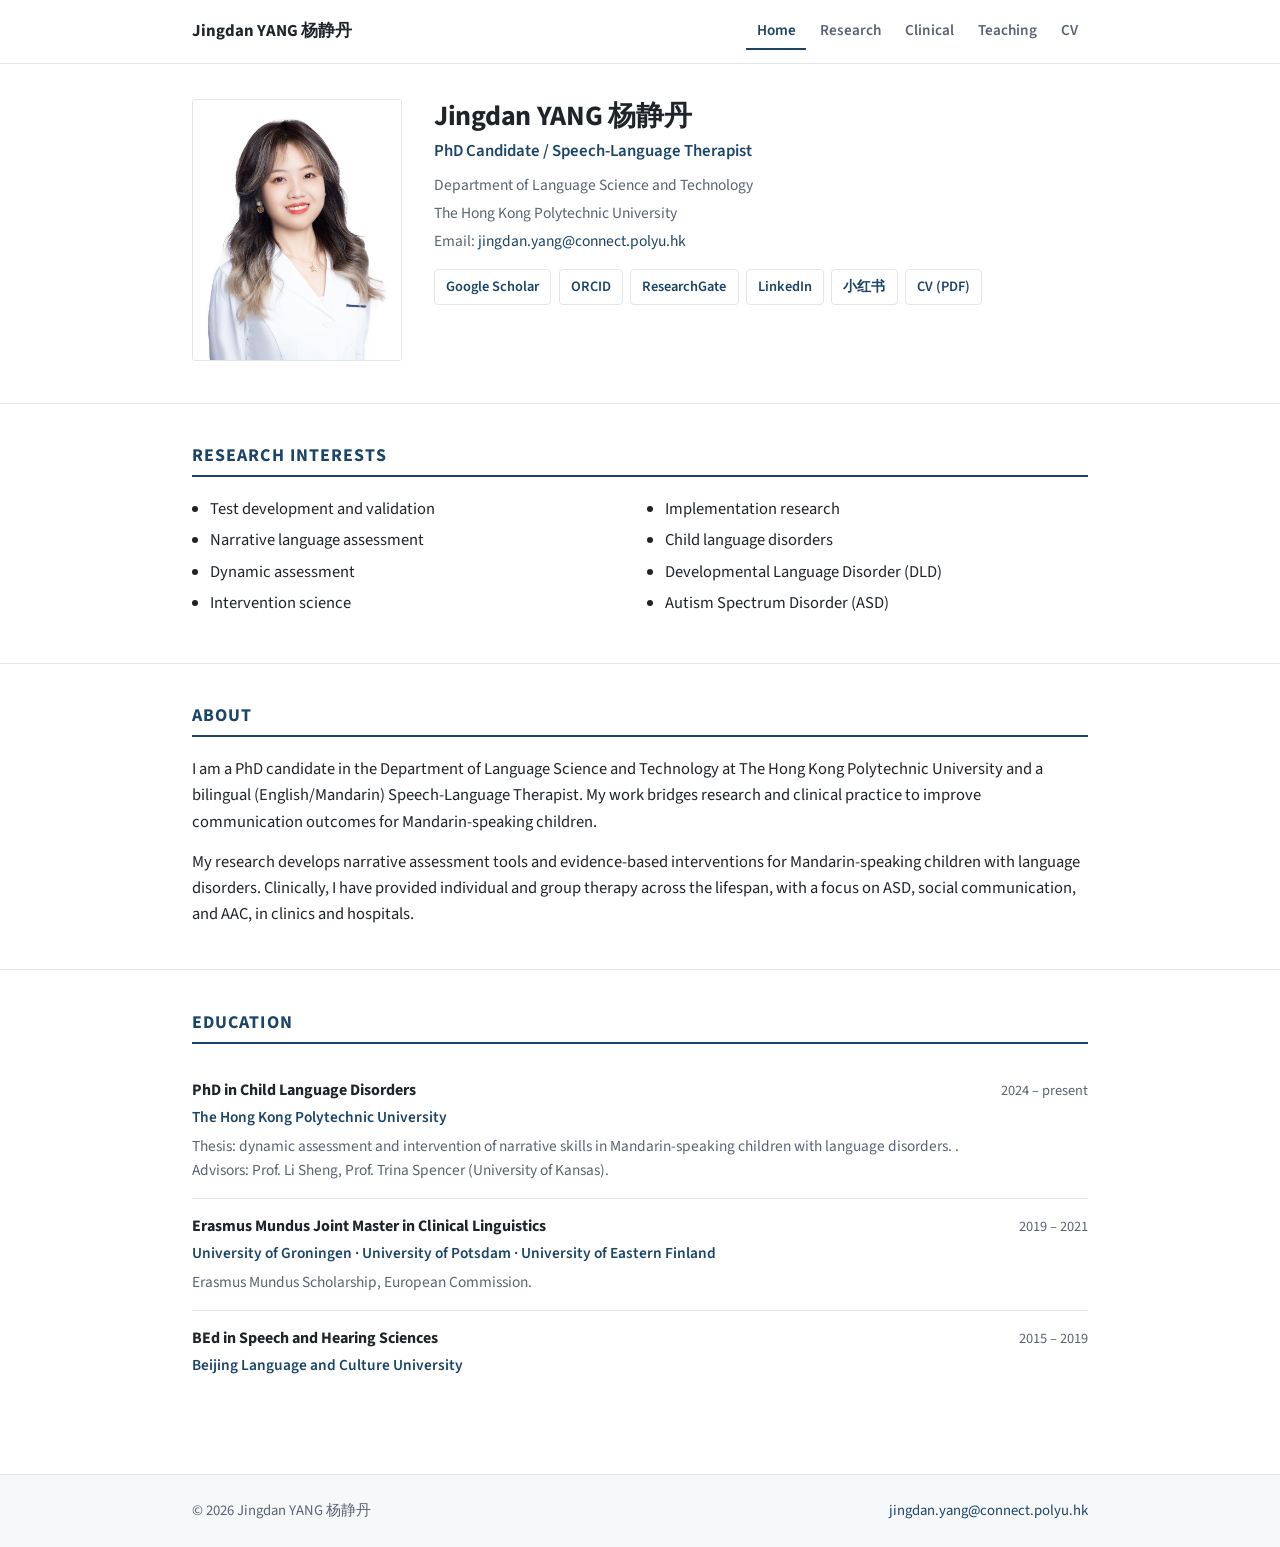
==== commit 9f283baf: "Update index.html" ====
--- a/index.html
+++ b/index.html
@@ -91,7 +91,8 @@
         <span class="entry__when">2024 – present</span>
       </div>
       <p class="entry__org">The Hong Kong Polytechnic University</p>
-      <p class="entry__desc">Thesis: dynamic assessment and intervention of narrative skills in Mandarin-speaking children with language disorders. Advisors: Prof. Li Sheng, Prof. Trina Spencer (University of Kansas).</p>
+      <p class="entry__desc">Thesis: dynamic assessment and intervention of narrative skills in Mandarin-speaking children with language disorders. .<br>
+        Advisors: Prof. Li Sheng, Prof. Trina Spencer (University of Kansas).</p>
     </div>
 
     <div class="entry">
--- a/assets/style.css
+++ b/assets/style.css
@@ -1,346 +1,151 @@
 /* =========================================================================
-   Jingdan (Aria) Yang — academic site
-   Design system: "Measured & Legible"
-   Palette : deep pine + ochre on warm paper (deliberately not cream/terracotta)
-   Type    : Fraunces (display) · Source Sans 3 (body) · IBM Plex Mono (labels)
-   Signature: the "story spine" — narrative macrostructure as a structural motif
+   Jingdan (Aria) Yang — academic website
+   Restrained academic style: one sans-serif family, navy accent, white ground.
    ========================================================================= */
 
 :root{
-  --paper:#FAF8F4;
-  --paper-2:#F2EEE6;
-  --paper-3:#EBE6DB;
-  --ink:#211F1C;
-  --ink-soft:#5C564D;
-  --line:#DAD3C6;
-  --pine:#143D38;
-  --pine-600:#1E574F;
-  --pine-700:#0E2D2A;
-  --gold:#B07A1E;
-  --gold-soft:#C79A46;
-
-  --maxw:1120px;
-  --gutter:clamp(1.25rem, 5vw, 3rem);
-  --radius:14px;
-  --radius-sm:9px;
-
-  --ff-display:"Fraunces", Georgia, "Times New Roman", serif;
-  --ff-body:"Source Sans 3", -apple-system, BlinkMacSystemFont, "Segoe UI", sans-serif;
-  --ff-mono:"IBM Plex Mono", ui-monospace, "SFMono-Regular", Menlo, monospace;
+  --bg:#FFFFFF;
+  --bg-alt:#F6F8FA;
+  --line:#E2E6EB;
+  --ink:#1F2429;
+  --ink-2:#5A6472;
+  --navy:#1B4568;
+  --navy-700:#12314A;
+  --maxw:960px;
+  --ff:"Source Sans 3","Noto Sans SC","PingFang SC","Microsoft YaHei",-apple-system,BlinkMacSystemFont,"Segoe UI",sans-serif;
 }
 
-/* ---------- reset ------------------------------------------------------- */
 *,*::before,*::after{box-sizing:border-box;}
 html{-webkit-text-size-adjust:100%;scroll-behavior:smooth;}
 @media (prefers-reduced-motion:reduce){html{scroll-behavior:auto;}}
+
 body{
   margin:0;
-  background:var(--paper);
+  background:var(--bg);
   color:var(--ink);
-  font-family:var(--ff-body);
-  font-size:1.0625rem;
-  line-height:1.65;
-  font-weight:400;
+  font-family:var(--ff);
+  font-size:16.5px;
+  line-height:1.6;
   -webkit-font-smoothing:antialiased;
-  text-rendering:optimizeLegibility;
 }
 img{max-width:100%;display:block;}
-a{color:inherit;}
 
-/* ---------- shared layout ---------------------------------------------- */
-.wrap{width:100%;max-width:var(--maxw);margin-inline:auto;padding-inline:var(--gutter);}
-.section{padding-block:clamp(3rem, 7vw, 5.5rem);}
-.section--tight{padding-block:clamp(2rem, 4vw, 3rem);}
-.rule{height:1px;background:var(--line);border:0;margin:0;}
+.wrap{width:100%;max-width:var(--maxw);margin-inline:auto;padding-inline:clamp(1.1rem,4vw,2rem);}
+.section{padding-block:2.6rem;}
+.section--top{padding-top:2.2rem;}
+hr.rule{height:1px;background:var(--line);border:0;margin:0;}
 
-/* ---------- type helpers ------------------------------------------------ */
-.eyebrow{
-  font-family:var(--ff-mono);
-  font-size:.72rem;
-  letter-spacing:.16em;
+/* ---------- headings ---------------------------------------------------- */
+h1,h2,h3{font-family:var(--ff);color:var(--ink);margin:0;line-height:1.25;font-weight:700;}
+h1{font-size:1.9rem;letter-spacing:-.01em;}
+h2{
+  font-size:1.12rem;
+  font-weight:700;
+  color:var(--navy);
   text-transform:uppercase;
-  color:var(--gold);
-  margin:0 0 .9rem;
-  font-weight:500;
+  letter-spacing:.06em;
+  padding-bottom:.45rem;
+  border-bottom:2px solid var(--navy);
+  margin-bottom:1.2rem;
 }
-.eyebrow--pine{color:var(--pine-600);}
-h1,h2,h3{font-family:var(--ff-display);font-weight:500;color:var(--ink);line-height:1.08;margin:0;}
-h2.section-title{
-  font-size:clamp(1.6rem, 3.4vw, 2.2rem);
-  letter-spacing:-.01em;
-  max-width:22ch;
+h3{font-size:1.02rem;font-weight:700;}
+p{margin:0 0 .85rem;}
+p:last-child{margin-bottom:0;}
+.muted{color:var(--ink-2);}
+.small{font-size:.93rem;}
+
+a{color:var(--navy);text-decoration:none;}
+a:hover{text-decoration:underline;}
+
+/* ---------- header / nav ------------------------------------------------ */
+.nav{border-bottom:1px solid var(--line);background:var(--bg);position:sticky;top:0;z-index:40;}
+.nav__inner{display:flex;align-items:center;justify-content:space-between;gap:.8rem 1.5rem;flex-wrap:wrap;padding-block:.8rem;}
+.brand{font-size:1.05rem;font-weight:700;color:var(--ink);}
+.brand:hover{text-decoration:none;}
+.navlinks{display:flex;gap:.2rem;flex-wrap:wrap;}
+.navlinks a{
+  font-size:.95rem;font-weight:600;color:var(--ink-2);
+  padding:.35rem .65rem;border-radius:4px;
 }
-h3{font-size:1.15rem;}
-p{margin:0 0 1.05rem;}
-.lead{
-  font-size:clamp(1.08rem, 1.9vw, 1.28rem);
-  line-height:1.6;
-  color:var(--ink);
-  max-width:60ch;
+.navlinks a:hover{color:var(--navy);background:var(--bg-alt);text-decoration:none;}
+.navlinks a[aria-current="page"]{color:var(--navy);border-bottom:2px solid var(--navy);border-radius:0;}
+
+/* ---------- profile header (home) --------------------------------------- */
+.profile{display:grid;grid-template-columns:210px 1fr;gap:2rem;align-items:start;}
+.profile__photo{border:1px solid var(--line);border-radius:3px;overflow:hidden;}
+.profile__photo img{width:100%;aspect-ratio:4/5;object-fit:cover;}
+.profile__name{font-size:1.75rem;font-weight:700;margin:0 0 .15rem;}
+.profile__zh{font-weight:600;}
+.profile__title{font-size:1.05rem;font-weight:600;color:var(--navy);margin:.25rem 0 .5rem;}
+.profile__meta{color:var(--ink-2);font-size:.97rem;margin:0 0 .18rem;}
+.profile__meta a{color:var(--navy);}
+
+/* label + value rows */
+.deflist{margin:.9rem 0 0;font-size:.97rem;}
+.deflist div{display:flex;gap:.5rem;margin-bottom:.2rem;flex-wrap:wrap;}
+.deflist dt{font-weight:600;color:var(--ink);min-width:0;margin:0;}
+.deflist dd{margin:0;color:var(--ink-2);}
+
+/* ---------- bullet lists ------------------------------------------------ */
+ul.plain{margin:0;padding-left:1.15rem;}
+ul.plain li{margin-bottom:.3rem;}
+ul.tight{margin:.35rem 0 0;padding-left:1.15rem;color:var(--ink-2);font-size:.96rem;}
+ul.tight li{margin-bottom:.22rem;}
+
+/* two-column bullet list (research interests) */
+ul.cols{columns:2;column-gap:2rem;margin:0;padding-left:1.15rem;}
+ul.cols li{margin-bottom:.3rem;break-inside:avoid;}
+
+/* ---------- links row --------------------------------------------------- */
+.links{display:flex;flex-wrap:wrap;gap:.45rem;margin-top:1rem;}
+.links a{
+  font-size:.9rem;font-weight:600;color:var(--navy);
+  border:1px solid var(--line);border-radius:4px;padding:.32rem .7rem;background:var(--bg);
 }
-.muted{color:var(--ink-soft);}
-.prose{max-width:66ch;}
-.prose p{color:var(--ink);}
-.prose p + p{margin-top:0;}
+.links a:hover{background:var(--navy);color:#fff;border-color:var(--navy);text-decoration:none;}
 
-/* inline links inside prose */
-.prose a,.link{
-  color:var(--pine-600);
-  text-decoration:none;
-  background-image:linear-gradient(var(--gold),var(--gold));
-  background-size:100% 1.5px;
-  background-repeat:no-repeat;
-  background-position:0 100%;
-  padding-bottom:1px;
-  transition:background-size .18s ease, color .18s ease;
-}
-.prose a:hover,.link:hover{color:var(--gold);}
+/* ---------- entries (education / experience) ---------------------------- */
+.entry{padding:.95rem 0;border-bottom:1px solid var(--line);}
+.entry:last-child{border-bottom:0;}
+.entry__head{display:flex;justify-content:space-between;gap:1rem;flex-wrap:wrap;align-items:baseline;}
+.entry__role{font-weight:700;font-size:1rem;margin:0;}
+.entry__when{color:var(--ink-2);font-size:.9rem;white-space:nowrap;}
+.entry__org{color:var(--navy);font-size:.96rem;margin:.1rem 0 .25rem;font-weight:600;}
+.entry__desc{color:var(--ink-2);font-size:.96rem;margin:0;}
 
-/* ---------- top navigation --------------------------------------------- */
-.nav{
-  position:sticky;top:0;z-index:50;
-  background:color-mix(in srgb, var(--paper) 88%, transparent);
-  backdrop-filter:saturate(140%) blur(8px);
-  border-bottom:1px solid var(--line);
-}
-.nav__inner{
-  display:flex;align-items:center;justify-content:space-between;
-  gap:1rem 1.5rem;flex-wrap:wrap;
-  padding-block:.85rem;
-}
-.brand{display:flex;flex-direction:column;line-height:1;text-decoration:none;}
-.brand__name{font-family:var(--ff-display);font-size:1.28rem;font-weight:500;color:var(--pine);letter-spacing:-.01em;}
-.brand__sub{font-family:var(--ff-mono);font-size:.62rem;letter-spacing:.18em;text-transform:uppercase;color:var(--ink-soft);margin-top:.35rem;}
-.navlinks{display:flex;gap:.35rem;flex-wrap:wrap;align-items:center;}
-.navlinks a{
-  font-family:var(--ff-body);
-  font-size:.94rem;font-weight:600;
-  color:var(--ink);text-decoration:none;
-  padding:.4rem .7rem;border-radius:8px;
-  position:relative;
-  transition:color .16s ease, background .16s ease;
-}
-.navlinks a:hover{color:var(--pine);background:var(--paper-2);}
-.navlinks a[aria-current="page"]{color:var(--pine);}
-.navlinks a[aria-current="page"]::after{
-  content:"";position:absolute;left:.7rem;right:.7rem;bottom:.15rem;height:2px;
-  background:var(--gold);border-radius:2px;
-}
-.navlinks .cvlink{
-  color:var(--pine);border:1px solid var(--pine);
-  padding:.38rem .8rem;
-}
-.navlinks .cvlink:hover{background:var(--pine);color:var(--paper);}
+/* ---------- research themes -------------------------------------------- */
+.themes{display:grid;grid-template-columns:1fr 1fr;gap:1.1rem 2rem;}
+.theme h3{color:var(--ink);margin-bottom:.2rem;}
+.theme p{color:var(--ink-2);font-size:.96rem;margin:0;}
 
-/* ---------- hero -------------------------------------------------------- */
-.hero{padding-block:clamp(2.6rem, 6vw, 4.5rem) clamp(1rem,3vw,2rem);}
-.hero__grid{
-  display:grid;grid-template-columns:1.55fr .95fr;gap:clamp(1.5rem,4vw,3.5rem);
-  align-items:center;
-}
-.hero__name{
-  font-size:clamp(2.5rem, 6.2vw, 4.1rem);
-  line-height:1.0;letter-spacing:-.02em;font-weight:500;
-  margin:0 0 .1rem;
-}
-.hero__zh{font-family:var(--ff-display);font-weight:400;color:var(--pine-600);font-size:.42em;margin-left:.5rem;letter-spacing:.02em;}
-.hero__role{
-  font-family:var(--ff-body);font-weight:600;color:var(--pine);
-  font-size:clamp(1.02rem,1.7vw,1.2rem);margin:.9rem 0 0;
-}
-.hero__affil{color:var(--ink-soft);margin:.15rem 0 0;font-size:1rem;}
-.hero__thesis{margin-top:1.4rem;}
-.hero__actions{display:flex;flex-wrap:wrap;gap:.7rem;margin-top:1.6rem;}
-
-/* portrait */
-.portrait{
-  position:relative;justify-self:center;width:100%;max-width:310px;
-}
-.portrait__frame{
-  aspect-ratio:4/5;border-radius:var(--radius);overflow:hidden;
-  background:
-     linear-gradient(150deg,var(--paper-3),var(--paper-2));
-  border:1px solid var(--line);
-  box-shadow:0 18px 40px -28px rgba(20,61,56,.55);
-}
-.portrait__frame img{width:100%;height:100%;object-fit:cover;}
-.portrait__placeholder{
-  width:100%;height:100%;display:grid;place-content:center;text-align:center;
-  color:var(--pine-600);font-family:var(--ff-mono);font-size:.7rem;letter-spacing:.12em;
-  padding:1rem;line-height:1.7;
-}
-.portrait__tag{
-  position:absolute;left:-.6rem;bottom:1.3rem;
-  background:var(--pine);color:var(--paper);
-  font-family:var(--ff-mono);font-size:.64rem;letter-spacing:.14em;text-transform:uppercase;
-  padding:.45rem .7rem;border-radius:7px;
-  box-shadow:0 8px 22px -14px rgba(20,61,56,.8);
-}
-
-/* ---------- buttons ----------------------------------------------------- */
-.btn{
-  display:inline-flex;align-items:center;gap:.45rem;
-  font-family:var(--ff-body);font-weight:600;font-size:.95rem;
-  text-decoration:none;cursor:pointer;
-  padding:.6rem 1.05rem;border-radius:10px;
-  border:1px solid transparent;
-  transition:transform .12s ease, background .16s ease, border-color .16s ease, color .16s ease;
-}
-.btn:active{transform:translateY(1px);}
-.btn--primary{background:var(--pine);color:var(--paper);}
-.btn--primary:hover{background:var(--pine-700);}
-.btn--ghost{background:transparent;color:var(--pine);border-color:var(--line);}
-.btn--ghost:hover{border-color:var(--pine);background:var(--paper-2);}
-.btn__arrow{font-family:var(--ff-mono);}
-
-/* ---------- story spine (signature) ------------------------------------ */
-.spine{
-  background:var(--pine);color:var(--paper);
-  border-radius:var(--radius);
-  padding:clamp(1.4rem,3vw,2.1rem) clamp(1.2rem,3vw,2.4rem);
-}
-.spine__label{
-  font-family:var(--ff-mono);font-size:.66rem;letter-spacing:.16em;text-transform:uppercase;
-  color:var(--gold-soft);margin:0 0 1.2rem;
-}
-.spine__track{
-  display:grid;grid-template-columns:repeat(5,1fr);gap:.25rem;
-  position:relative;
-}
-.spine__track::before{
-  content:"";position:absolute;left:6%;right:6%;top:9px;height:2px;
-  background:linear-gradient(90deg,var(--pine-600),var(--gold-soft),var(--pine-600));
-  opacity:.9;
-}
-.node{display:flex;flex-direction:column;align-items:center;text-align:center;gap:.7rem;position:relative;}
-.node__dot{
-  width:20px;height:20px;border-radius:50%;
-  background:var(--pine-700);border:2px solid var(--gold-soft);
-  box-shadow:0 0 0 4px rgba(199,154,70,.14);
-}
-.node__k{font-family:var(--ff-mono);font-size:.62rem;letter-spacing:.1em;color:var(--gold-soft);}
-.node__t{font-size:.9rem;font-weight:600;line-height:1.25;color:var(--paper);}
-.spine__note{
-  margin:1.3rem 0 0;font-size:.9rem;color:color-mix(in srgb,var(--paper) 78%, transparent);
-  max-width:64ch;
-}
-
-/* ---------- generic cards + grids -------------------------------------- */
-.grid{display:grid;gap:1rem;}
-.grid--3{grid-template-columns:repeat(3,1fr);}
-.grid--2{grid-template-columns:repeat(2,1fr);}
-
-.card{
-  background:var(--paper);
-  border:1px solid var(--line);
-  border-radius:var(--radius-sm);
-  padding:1.3rem 1.35rem;
-  transition:border-color .16s ease, transform .16s ease, box-shadow .16s ease;
-}
-.card:hover{border-color:var(--pine-600);transform:translateY(-2px);box-shadow:0 16px 30px -26px rgba(20,61,56,.5);}
-.card__k{font-family:var(--ff-mono);font-size:.66rem;letter-spacing:.13em;text-transform:uppercase;color:var(--gold);margin:0 0 .5rem;}
-.card h3{margin:0 0 .4rem;font-size:1.08rem;}
-.card p{margin:0;color:var(--ink-soft);font-size:.96rem;line-height:1.55;}
-
-/* interest chips */
-.chips{display:flex;flex-wrap:wrap;gap:.55rem;}
-.chip{
-  font-family:var(--ff-body);font-weight:600;font-size:.9rem;
-  background:var(--paper-2);border:1px solid var(--line);color:var(--ink);
-  padding:.45rem .85rem;border-radius:999px;
-}
-
-/* two-column feature (text + aside) */
-.split{display:grid;grid-template-columns:1.4fr .85fr;gap:clamp(1.5rem,4vw,3rem);align-items:start;}
-
-/* labelled list rows (experience / education) */
-.entries{display:flex;flex-direction:column;gap:0;}
-.entry{
-  display:grid;grid-template-columns:minmax(120px,150px) 1fr;gap:1.2rem;
-  padding:1.25rem 0;border-top:1px solid var(--line);
-}
-.entry:first-child{border-top:0;}
-.entry__when{font-family:var(--ff-mono);font-size:.8rem;color:var(--pine-600);letter-spacing:.02em;padding-top:.15rem;}
-.entry__role{font-weight:600;font-family:var(--ff-body);font-size:1.05rem;color:var(--ink);margin:0 0 .2rem;}
-.entry__org{color:var(--ink-soft);font-size:.96rem;margin:0 0 .5rem;}
-.entry__desc{color:var(--ink-soft);font-size:.96rem;margin:0;line-height:1.55;}
-.entry__desc ul{margin:.4rem 0 0;padding-left:1.1rem;}
-.entry__desc li{margin:.2rem 0;}
-
-/* placeholder inline hint */
-.todo{
-  display:inline-block;font-family:var(--ff-mono);font-size:.66rem;letter-spacing:.08em;
-  color:var(--gold);background:rgba(176,122,30,.1);border:1px dashed var(--gold);
-  padding:.1rem .4rem;border-radius:5px;text-transform:uppercase;
-}
-
-/* publications */
-.pubs{display:flex;flex-direction:column;gap:1.1rem;}
-.pub{display:grid;grid-template-columns:auto 1fr;gap:1rem;padding-bottom:1.1rem;border-bottom:1px solid var(--line);}
-.pub:last-child{border-bottom:0;}
-.pub__yr{font-family:var(--ff-mono);font-size:.8rem;color:var(--pine-600);padding-top:.15rem;}
-.pub__body{font-size:.98rem;line-height:1.55;color:var(--ink);}
-.pub__body .authors{color:var(--ink-soft);}
-.pub__body .title{font-weight:600;}
-.pub__body .venue{font-style:italic;color:var(--ink-soft);}
-
-/* callout box */
-.note{
-  background:var(--paper-2);border:1px solid var(--line);border-left:3px solid var(--gold);
-  border-radius:var(--radius-sm);padding:1.1rem 1.25rem;font-size:.96rem;color:var(--ink-soft);
-}
-.note strong{color:var(--ink);}
+/* ---------- publications ------------------------------------------------ */
+.pubs{margin:0;padding:0;list-style:none;}
+.pubs li{padding:.7rem 0;border-bottom:1px solid var(--line);font-size:.97rem;line-height:1.55;}
+.pubs li:last-child{border-bottom:0;}
+.pubs .yr{font-weight:700;color:var(--navy);margin-right:.35rem;}
+.pubs em{color:var(--ink-2);}
+.subhead{font-weight:700;font-size:.9rem;letter-spacing:.05em;text-transform:uppercase;color:var(--ink-2);margin:1.4rem 0 .2rem;}
+.subhead:first-of-type{margin-top:0;}
 
 /* ---------- footer ------------------------------------------------------ */
-.foot{background:var(--pine);color:var(--paper);margin-top:2rem;}
-.foot__grid{display:grid;grid-template-columns:1.3fr 1fr;gap:2rem;padding-block:clamp(2.4rem,5vw,3.4rem);}
-.foot h3{color:var(--paper);font-size:1.35rem;margin:0 0 .6rem;}
-.foot p{color:color-mix(in srgb,var(--paper) 80%, transparent);margin:0 0 .4rem;font-size:.96rem;}
-.foot a{color:var(--paper);text-decoration:none;}
-.social{display:flex;flex-wrap:wrap;gap:.5rem;margin-top:.3rem;}
-.social a{
-  font-family:var(--ff-mono);font-size:.74rem;letter-spacing:.08em;
-  border:1px solid color-mix(in srgb,var(--paper) 30%, transparent);
-  padding:.4rem .7rem;border-radius:7px;
-  transition:background .16s ease,border-color .16s ease;
-}
-.social a:hover{background:var(--pine-600);border-color:var(--pine-600);}
-.foot__meta{border-top:1px solid var(--pine-600);padding-block:1.1rem;font-family:var(--ff-mono);font-size:.72rem;letter-spacing:.06em;color:color-mix(in srgb,var(--paper) 62%, transparent);display:flex;justify-content:space-between;flex-wrap:wrap;gap:.5rem;}
+.foot{border-top:1px solid var(--line);background:var(--bg-alt);margin-top:2.5rem;}
+.foot__inner{padding-block:1.5rem;display:flex;justify-content:space-between;gap:.6rem 1.5rem;flex-wrap:wrap;font-size:.92rem;color:var(--ink-2);}
+.foot a{color:var(--navy);}
 
-/* ---------- focus + a11y ------------------------------------------------ */
-a:focus-visible,.btn:focus-visible,.navlinks a:focus-visible,.social a:focus-visible{
-  outline:2px solid var(--gold);outline-offset:3px;border-radius:6px;
-}
-.skip{position:absolute;left:-999px;top:0;background:var(--pine);color:var(--paper);padding:.6rem 1rem;border-radius:0 0 8px 0;z-index:100;}
+/* ---------- a11y -------------------------------------------------------- */
+a:focus-visible{outline:2px solid var(--navy);outline-offset:2px;}
+.skip{position:absolute;left:-999px;background:var(--navy);color:#fff;padding:.5rem .9rem;z-index:100;}
 .skip:focus{left:0;}
 
-/* ---------- entrance motion -------------------------------------------- */
-.rise{opacity:0;transform:translateY(14px);animation:rise .7s cubic-bezier(.2,.7,.2,1) forwards;}
-.rise.d1{animation-delay:.08s;}
-.rise.d2{animation-delay:.16s;}
-.rise.d3{animation-delay:.24s;}
-.rise.d4{animation-delay:.32s;}
-@keyframes rise{to{opacity:1;transform:none;}}
-@media (prefers-reduced-motion:reduce){
-  .rise{animation:none;opacity:1;transform:none;}
+/* ---------- responsive -------------------------------------------------- */
+@media (max-width:760px){
+  .profile{grid-template-columns:1fr;gap:1.2rem;}
+  .profile__photo{max-width:200px;}
+  .themes{grid-template-columns:1fr;}
+  ul.cols{columns:1;}
 }
-
-/* ---------- responsive -------------------------------------------------- */
-@media (max-width:860px){
-  .hero__grid{grid-template-columns:1fr;}
-  .portrait{grid-row:1;max-width:230px;margin-bottom:.5rem;}
-  .split{grid-template-columns:1fr;}
-  .foot__grid{grid-template-columns:1fr;}
-  .grid--3{grid-template-columns:1fr 1fr;}
+@media (max-width:560px){
+  .nav__inner{justify-content:center;}
+  .navlinks{justify-content:center;}
+  h1,.profile__name{font-size:1.55rem;}
 }
-@media (max-width:620px){
-  .nav__inner{justify-content:center;text-align:center;}
-  .brand{align-items:center;}
-  .navlinks{justify-content:center;}
-  .grid--3,.grid--2{grid-template-columns:1fr;}
-  .spine__track{grid-template-columns:1fr 1fr;gap:1.3rem .5rem;}
-  .spine__track::before{display:none;}
-  .entry{grid-template-columns:1fr;gap:.35rem;}
-  .entry__when{padding-top:0;}
-  .foot__grid{gap:1.6rem;}
-}
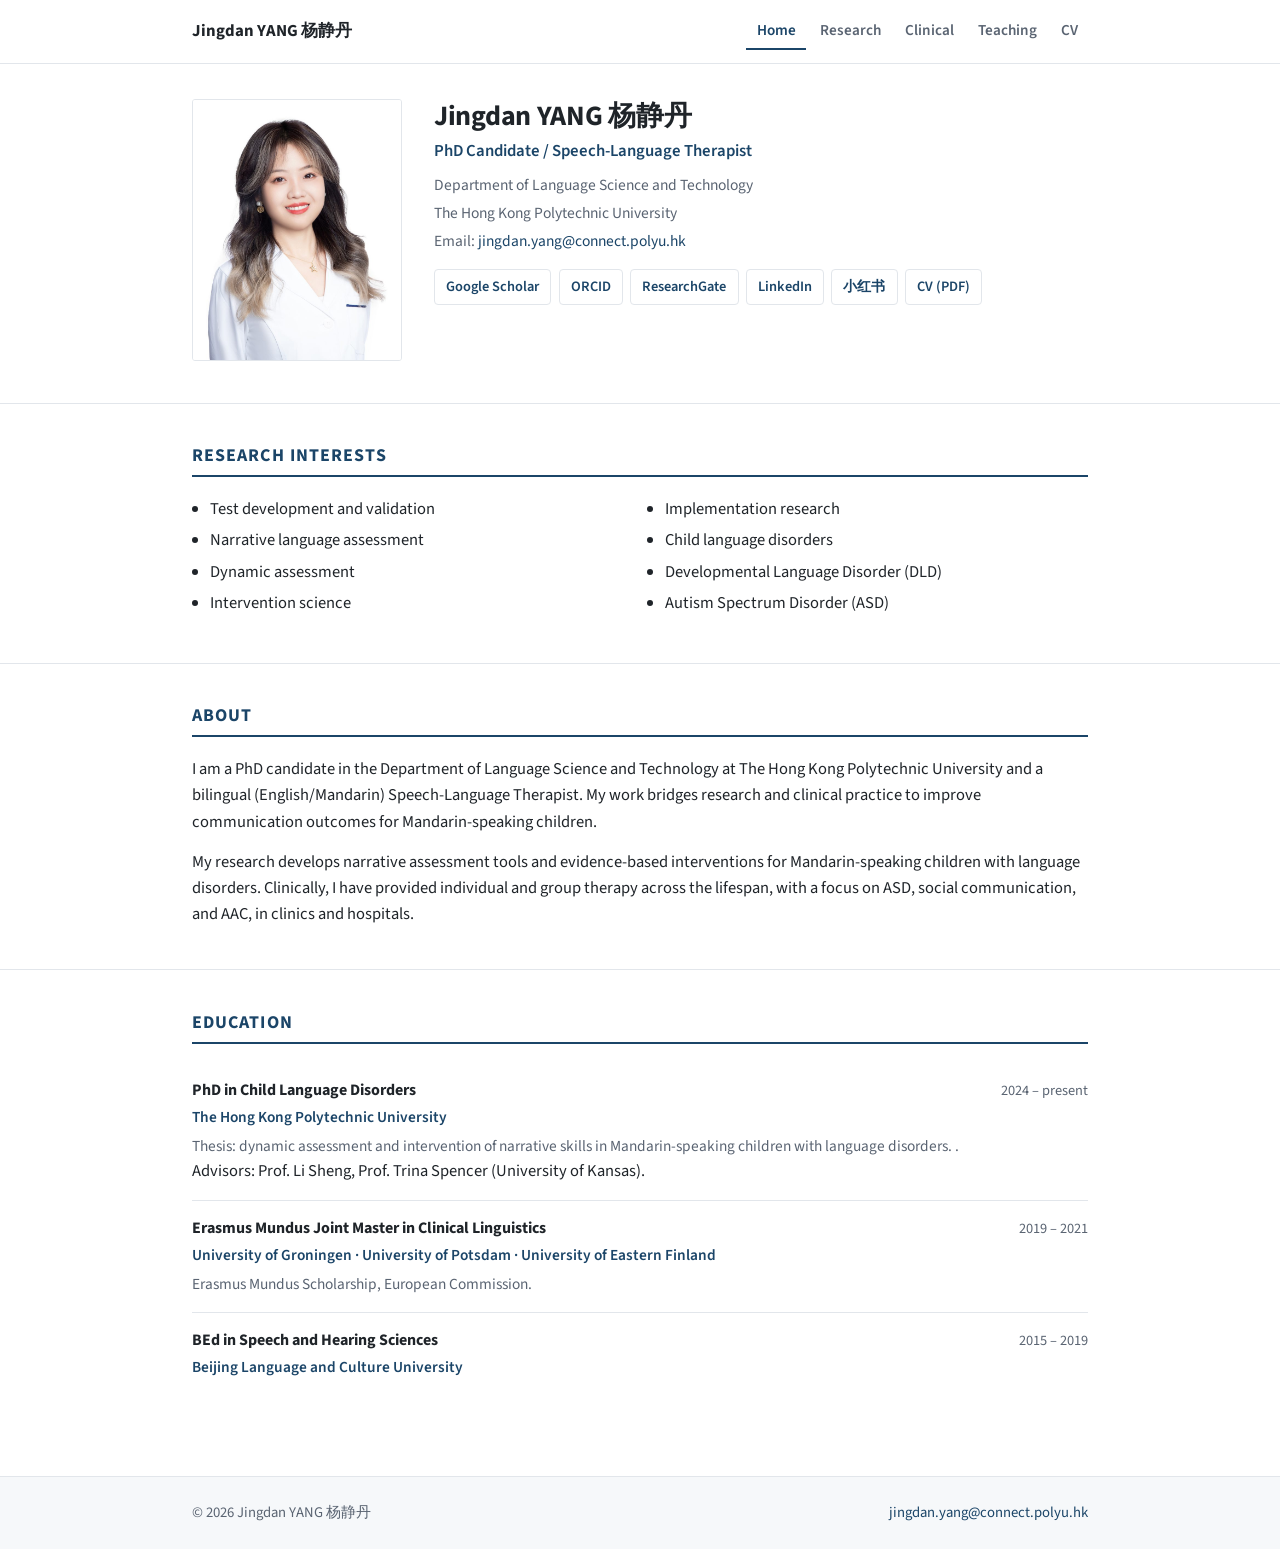
==== commit e9ccf005: "Update index.html" ====
--- a/index.html
+++ b/index.html
@@ -92,7 +92,7 @@
       </div>
       <p class="entry__org">The Hong Kong Polytechnic University</p>
       <p class="entry__desc">Thesis: dynamic assessment and intervention of narrative skills in Mandarin-speaking children with language disorders. .<br>
-        Advisors: Prof. Li Sheng, Prof. Trina Spencer (University of Kansas).</p>
+      <p>Advisors: Prof. Li Sheng, Prof. Trina Spencer (University of Kansas).</p>
     </div>
 
     <div class="entry">
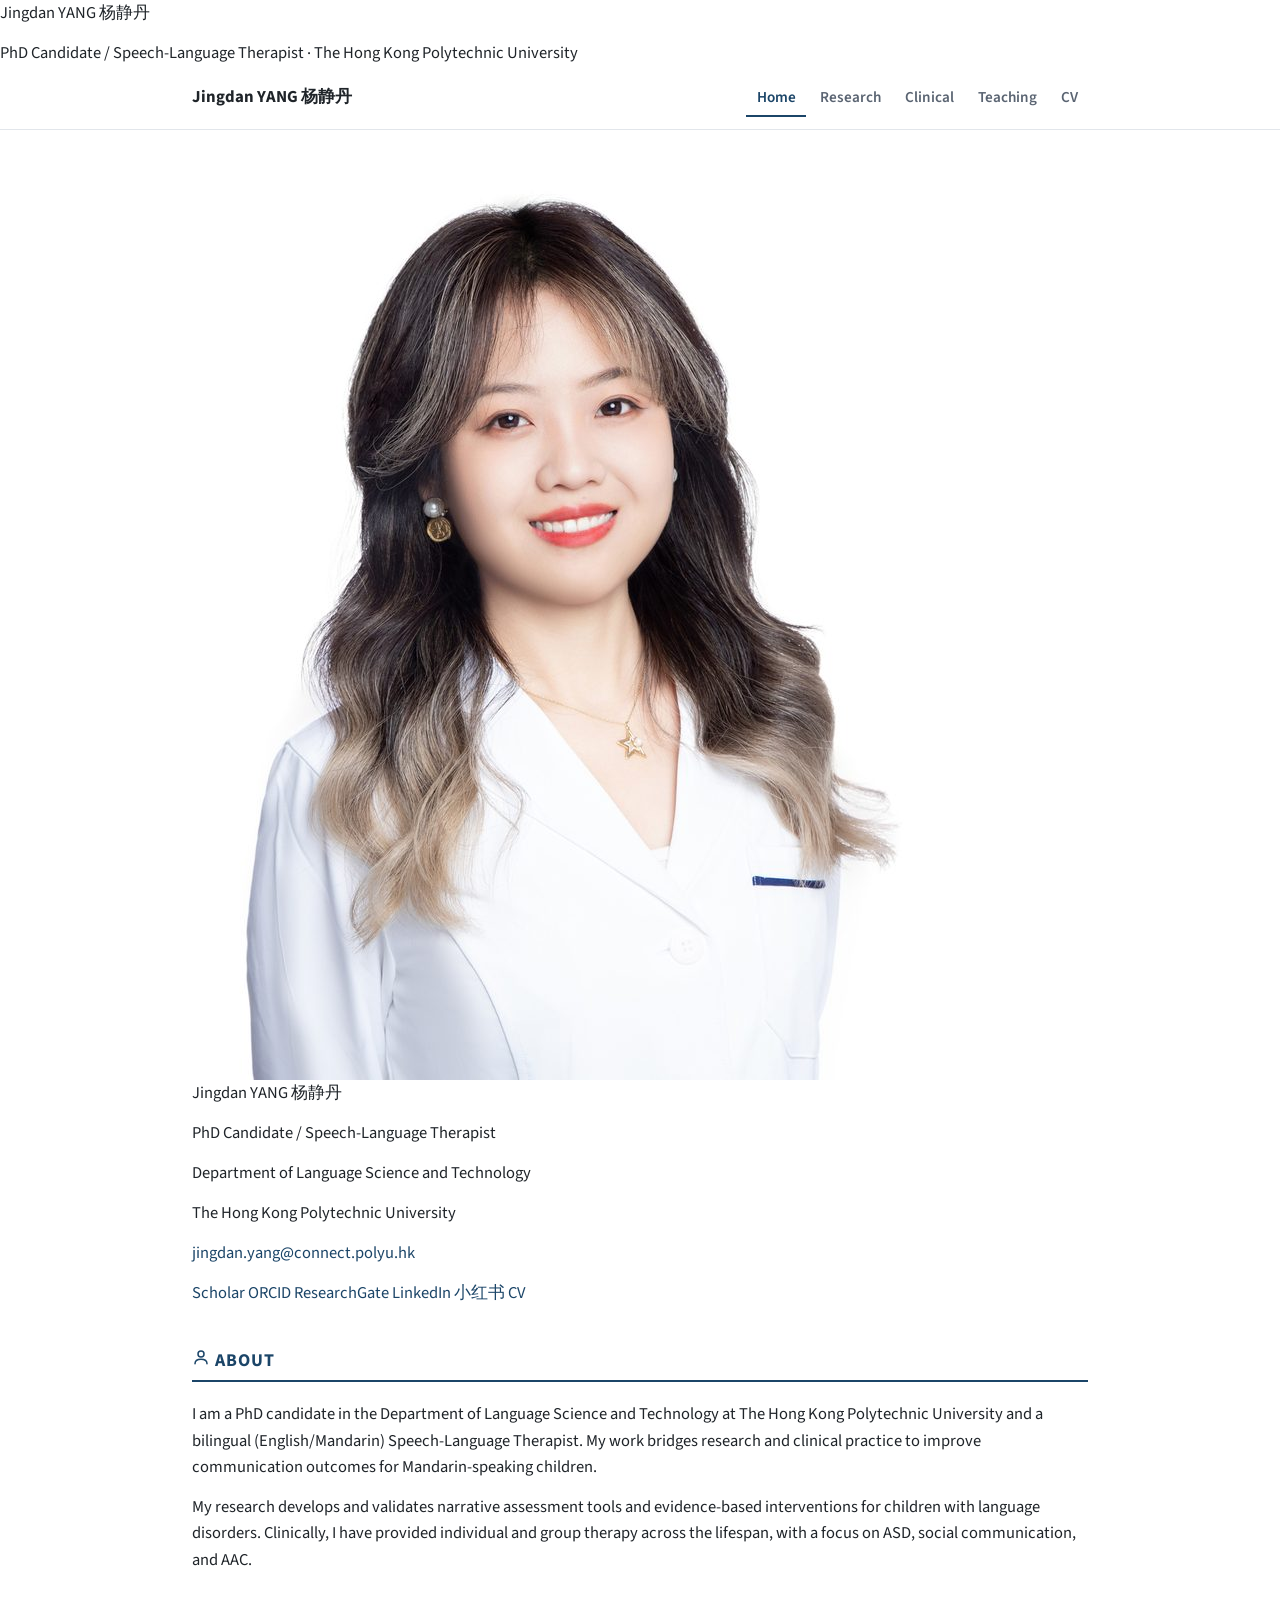
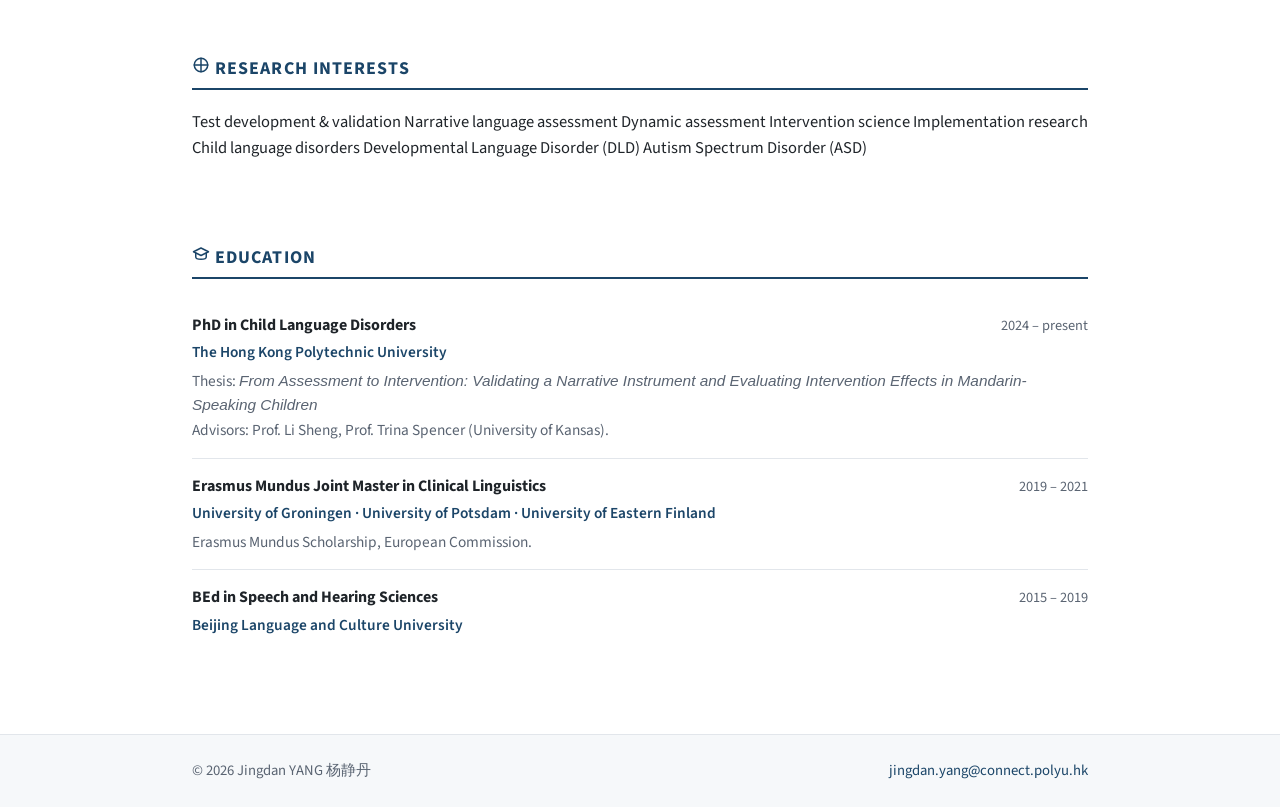
==== commit 05461d62: "Add files via upload" ====
--- a/index.html
+++ b/index.html
@@ -13,6 +13,18 @@
 <body>
 <a class="skip" href="#main">Skip to content</a>
 
+<!-- BANNER -->
+<div class="banner">
+  <img src="assets/banner.jpg" alt="">
+  <div class="banner__veil"></div>
+  <div class="banner__text">
+    <div class="banner__inner">
+      <p class="banner__title">Jingdan YANG 杨静丹</p>
+      <p class="banner__sub">PhD Candidate / Speech-Language Therapist · The Hong Kong Polytechnic University</p>
+    </div>
+  </div>
+</div>
+
 <header class="nav">
   <div class="wrap nav__inner">
     <a class="brand" href="index.html">Jingdan YANG 杨静丹</a>
@@ -26,94 +38,90 @@
   </div>
 </header>
 
-<main id="main">
+<div class="wrap layout">
 
-  <!-- PROFILE -->
-  <section class="wrap section section--top">
-    <div class="profile">
-      <div class="profile__photo">
-        <img src="assets/profile.jpg" alt="Jingdan Yang">
+  <!-- SIDEBAR (identical on every page) -->
+  <aside class="side">
+    <div class="side__photo"><img src="assets/profile.jpg" alt="Jingdan Yang"></div>
+    <p class="side__name">Jingdan YANG 杨静丹</p>
+    <p class="side__role">PhD Candidate / Speech-Language Therapist</p>
+    <p class="side__meta">Department of Language Science and Technology</p>
+    <p class="side__meta">The Hong Kong Polytechnic University</p>
+    <p class="side__meta"><a href="mailto:jingdan.yang@connect.polyu.hk">jingdan.yang@connect.polyu.hk</a></p>
+    <div class="side__links">
+      <a href="https://scholar.google.com/citations?user=TxsPEwsAAAAJ&amp;hl=en" target="_blank" rel="me noopener">Scholar</a>
+      <a href="https://orcid.org/0009-0006-5247-3266" target="_blank" rel="me noopener">ORCID</a>
+      <a href="https://www.researchgate.net/profile/Jingdan-Yang" target="_blank" rel="me noopener">ResearchGate</a>
+      <a href="https://www.linkedin.com/in/yjingdan/" target="_blank" rel="me noopener">LinkedIn</a>
+      <a href="https://www.xiaohongshu.com/user/profile/62569e41000000000d032e82" target="_blank" rel="me noopener">小红书</a>
+      <a href="assets/cv.pdf" target="_blank" rel="noopener">CV</a>
+    </div>
+  </aside>
+
+  <!-- MAIN -->
+  <main id="main">
+
+    <section class="section">
+      <h2>
+        <svg width="18" height="18" viewBox="0 0 24 24" fill="none" stroke="#1B4568" stroke-width="2" stroke-linecap="round" stroke-linejoin="round" aria-hidden="true"><circle cx="12" cy="8" r="4"/><path d="M4 21c0-4 3.6-6 8-6s8 2 8 6"/></svg>
+        About
+      </h2>
+      <p>I am a PhD candidate in the Department of Language Science and Technology at The Hong Kong Polytechnic University and a bilingual (English/Mandarin) Speech-Language Therapist. My work bridges research and clinical practice to improve communication outcomes for Mandarin-speaking children.</p>
+      <p>My research develops and validates narrative assessment tools and evidence-based interventions for children with language disorders. Clinically, I have provided individual and group therapy across the lifespan, with a focus on ASD, social communication, and AAC.</p>
+    </section>
+
+    <section class="section">
+      <h2>
+        <svg width="18" height="18" viewBox="0 0 24 24" fill="none" stroke="#1B4568" stroke-width="2" stroke-linecap="round" stroke-linejoin="round" aria-hidden="true"><path d="M12 3v18M3 12h18"/><circle cx="12" cy="12" r="9"/></svg>
+        Research Interests
+      </h2>
+      <div class="bubbles">
+        <span class="bubble">Test development &amp; validation</span>
+        <span class="bubble">Narrative language assessment</span>
+        <span class="bubble">Dynamic assessment</span>
+        <span class="bubble">Intervention science</span>
+        <span class="bubble">Implementation research</span>
+        <span class="bubble">Child language disorders</span>
+        <span class="bubble">Developmental Language Disorder (DLD)</span>
+        <span class="bubble">Autism Spectrum Disorder (ASD)</span>
       </div>
-      <div>
-        <h1 class="profile__name">Jingdan YANG <span class="profile__zh">杨静丹</span></h1>
-        <p class="profile__title">PhD Candidate / Speech-Language Therapist</p>
-        <p class="profile__meta">Department of Language Science and Technology</p>
-        <p class="profile__meta">The Hong Kong Polytechnic University</p>
-        <p class="profile__meta">Email: <a href="mailto:jingdan.yang@connect.polyu.hk">jingdan.yang@connect.polyu.hk</a></p>
+    </section>
 
-        <div class="links">
-          <a href="https://scholar.google.com/citations?user=TxsPEwsAAAAJ&amp;hl=en" target="_blank" rel="me noopener">Google Scholar</a>
-          <a href="https://orcid.org/0009-0006-5247-3266" target="_blank" rel="me noopener">ORCID</a>
-          <a href="https://www.researchgate.net/profile/Jingdan-Yang" target="_blank" rel="me noopener">ResearchGate</a>
-          <a href="https://www.linkedin.com/in/yjingdan/" target="_blank" rel="me noopener">LinkedIn</a>
-          <a href="https://www.xiaohongshu.com/user/profile/62569e41000000000d032e82" target="_blank" rel="me noopener">小红书</a>
-          <a href="assets/cv.pdf" target="_blank" rel="noopener">CV (PDF)</a>
+    <section class="section">
+      <h2>
+        <svg width="18" height="18" viewBox="0 0 24 24" fill="none" stroke="#1B4568" stroke-width="2" stroke-linecap="round" stroke-linejoin="round" aria-hidden="true"><path d="M12 4 2 9l10 5 10-5-10-5Z"/><path d="M5 11v5c0 1.7 3.1 3 7 3s7-1.3 7-3v-5"/></svg>
+        Education
+      </h2>
+
+      <div class="entry">
+        <div class="entry__head">
+          <p class="entry__role">PhD in Child Language Disorders</p>
+          <span class="entry__when">2024 – present</span>
         </div>
+        <p class="entry__org">The Hong Kong Polytechnic University</p>
+        <p class="entry__desc">Thesis: <em>From Assessment to Intervention: Validating a Narrative Instrument and Evaluating Intervention Effects in Mandarin-Speaking Children</em><br>Advisors: Prof. Li Sheng, Prof. Trina Spencer (University of Kansas).</p>
       </div>
-    </div>
-  </section>
 
-  <hr class="rule">
+      <div class="entry">
+        <div class="entry__head">
+          <p class="entry__role">Erasmus Mundus Joint Master in Clinical Linguistics</p>
+          <span class="entry__when">2019 – 2021</span>
+        </div>
+        <p class="entry__org">University of Groningen · University of Potsdam · University of Eastern Finland</p>
+        <p class="entry__desc">Erasmus Mundus Scholarship, European Commission.</p>
+      </div>
 
-  <!-- RESEARCH INTERESTS -->
-  <section class="wrap section">
-    <h2>Research Interests</h2>
-    <ul class="cols">
-      <li>Test development and validation</li>
-      <li>Narrative language assessment</li>
-      <li>Dynamic assessment</li>
-      <li>Intervention science</li>
-      <li>Implementation research</li>
-      <li>Child language disorders</li>
-      <li>Developmental Language Disorder (DLD)</li>
-      <li>Autism Spectrum Disorder (ASD)</li>
-    </ul>
-  </section>
+      <div class="entry">
+        <div class="entry__head">
+          <p class="entry__role">BEd in Speech and Hearing Sciences</p>
+          <span class="entry__when">2015 – 2019</span>
+        </div>
+        <p class="entry__org">Beijing Language and Culture University</p>
+      </div>
+    </section>
 
-  <hr class="rule">
-
-  <!-- ABOUT -->
-  <section class="wrap section">
-    <h2>About</h2>
-    <p>I am a PhD candidate in the Department of Language Science and Technology at The Hong Kong Polytechnic University and a bilingual (English/Mandarin) Speech-Language Therapist. My work bridges research and clinical practice to improve communication outcomes for Mandarin-speaking children.</p>
-    <p>My research develops narrative assessment tools and evidence-based interventions for Mandarin-speaking children with language disorders. Clinically, I have provided individual and group therapy across the lifespan, with a focus on ASD, social communication, and AAC, in clinics and hospitals.</p>
-  </section>
-
-  <hr class="rule">
-
-  <!-- EDUCATION -->
-  <section class="wrap section">
-    <h2>Education</h2>
-
-    <div class="entry">
-      <div class="entry__head">
-        <p class="entry__role">PhD in Child Language Disorders</p>
-        <span class="entry__when">2024 – present</span>
-      </div>
-      <p class="entry__org">The Hong Kong Polytechnic University</p>
-      <p class="entry__desc">Thesis: dynamic assessment and intervention of narrative skills in Mandarin-speaking children with language disorders. .<br>
-      <p>Advisors: Prof. Li Sheng, Prof. Trina Spencer (University of Kansas).</p>
-    </div>
-
-    <div class="entry">
-      <div class="entry__head">
-        <p class="entry__role">Erasmus Mundus Joint Master in Clinical Linguistics</p>
-        <span class="entry__when">2019 – 2021</span>
-      </div>
-      <p class="entry__org">University of Groningen · University of Potsdam · University of Eastern Finland</p>
-      <p class="entry__desc">Erasmus Mundus Scholarship, European Commission.</p>
-    </div>
-
-    <div class="entry">
-      <div class="entry__head">
-        <p class="entry__role">BEd in Speech and Hearing Sciences</p>
-        <span class="entry__when">2015 – 2019</span>
-      </div>
-      <p class="entry__org">Beijing Language and Culture University</p>
-    </div>
-  </section>
-
-</main>
+  </main>
+</div>
 
 <footer class="foot">
   <div class="wrap foot__inner">
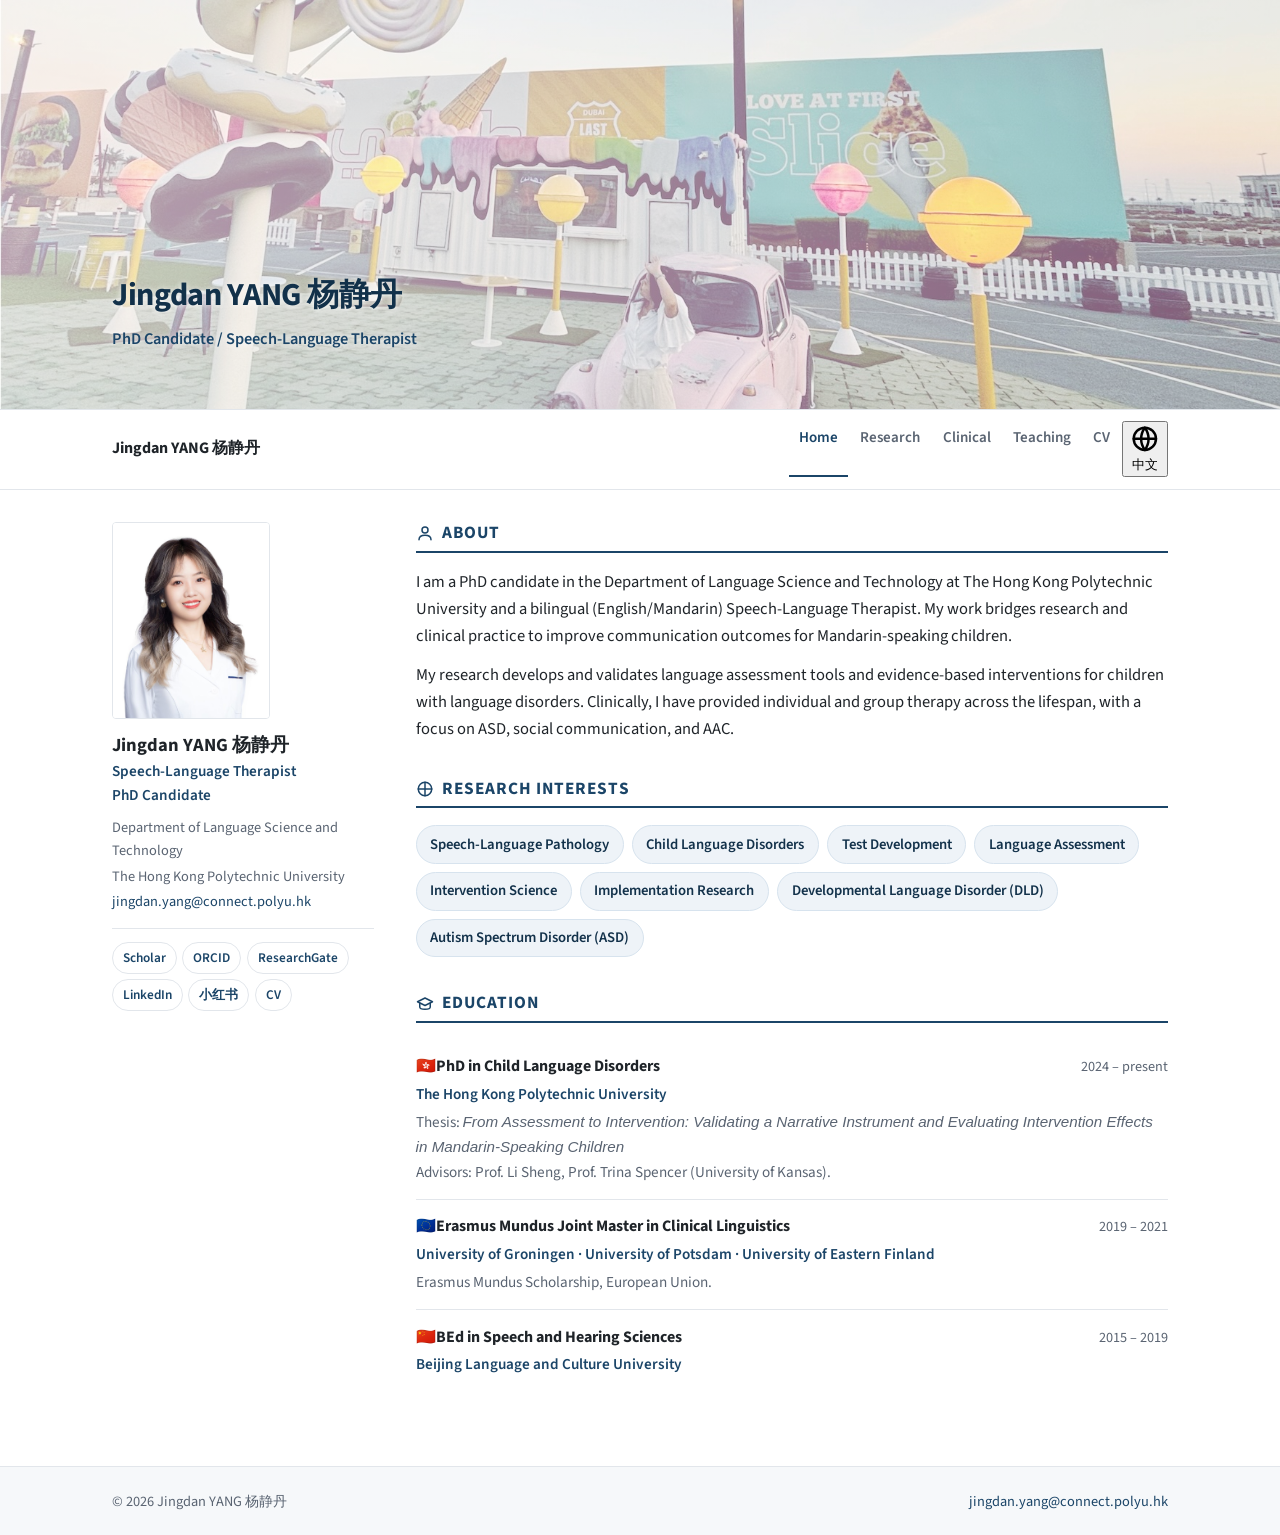
==== commit c5a3cc4a: "Add files via upload" ====
--- a/index.html
+++ b/index.html
@@ -9,6 +9,7 @@
 <link rel="preconnect" href="https://fonts.gstatic.com" crossorigin>
 <link href="https://fonts.googleapis.com/css2?family=Source+Sans+3:wght@400;600;700&display=swap" rel="stylesheet">
 <link rel="stylesheet" href="assets/style.css">
+<script src="assets/language.js" defer></script>
 </head>
 <body>
 <a class="skip" href="#main">Skip to content</a>
@@ -20,7 +21,7 @@
   <div class="banner__text">
     <div class="banner__inner">
       <p class="banner__title">Jingdan YANG 杨静丹</p>
-      <p class="banner__sub">PhD Candidate / Speech-Language Therapist · The Hong Kong Polytechnic University</p>
+      <p class="banner__sub">PhD Candidate / Speech-Language Therapist</p>
     </div>
   </div>
 </div>
@@ -34,6 +35,10 @@
       <a href="clinical.html">Clinical</a>
       <a href="teaching.html">Teaching</a>
       <a href="assets/cv.pdf" target="_blank" rel="noopener">CV</a>
+      <button class="language-toggle" type="button" data-language-toggle data-i18n-ignore aria-label="切换到中文" title="切换到中文" aria-pressed="false">
+        <svg viewBox="0 0 24 24" fill="none" stroke="currentColor" stroke-width="2" stroke-linecap="round" stroke-linejoin="round" aria-hidden="true"><circle cx="12" cy="12" r="9"/><path d="M3 12h18M12 3a15 15 0 0 1 0 18M12 3a15 15 0 0 0 0 18"/></svg>
+        <span data-language-label>中文</span>
+      </button>
     </nav>
   </div>
 </header>
@@ -44,7 +49,7 @@
   <aside class="side">
     <div class="side__photo"><img src="assets/profile.jpg" alt="Jingdan Yang"></div>
     <p class="side__name">Jingdan YANG 杨静丹</p>
-    <p class="side__role">PhD Candidate / Speech-Language Therapist</p>
+    <p class="side__role"><span>Speech-Language Therapist</span><br><span>PhD Candidate</span></p>
     <p class="side__meta">Department of Language Science and Technology</p>
     <p class="side__meta">The Hong Kong Polytechnic University</p>
     <p class="side__meta"><a href="mailto:jingdan.yang@connect.polyu.hk">jingdan.yang@connect.polyu.hk</a></p>
@@ -67,7 +72,7 @@
         About
       </h2>
       <p>I am a PhD candidate in the Department of Language Science and Technology at The Hong Kong Polytechnic University and a bilingual (English/Mandarin) Speech-Language Therapist. My work bridges research and clinical practice to improve communication outcomes for Mandarin-speaking children.</p>
-      <p>My research develops and validates narrative assessment tools and evidence-based interventions for children with language disorders. Clinically, I have provided individual and group therapy across the lifespan, with a focus on ASD, social communication, and AAC.</p>
+      <p>My research develops and validates language assessment tools and evidence-based interventions for children with language disorders. Clinically, I have provided individual and group therapy across the lifespan, with a focus on ASD, social communication, and AAC.</p>
     </section>
 
     <section class="section">
@@ -76,12 +81,12 @@
         Research Interests
       </h2>
       <div class="bubbles">
-        <span class="bubble">Test development &amp; validation</span>
-        <span class="bubble">Narrative language assessment</span>
-        <span class="bubble">Dynamic assessment</span>
-        <span class="bubble">Intervention science</span>
-        <span class="bubble">Implementation research</span>
-        <span class="bubble">Child language disorders</span>
+        <span class="bubble">Speech-Language Pathology</span>
+        <span class="bubble">Child Language Disorders</span>
+        <span class="bubble">Test Development</span>
+        <span class="bubble">Language Assessment</span>
+        <span class="bubble">Intervention Science</span>
+        <span class="bubble">Implementation Research</span>
         <span class="bubble">Developmental Language Disorder (DLD)</span>
         <span class="bubble">Autism Spectrum Disorder (ASD)</span>
       </div>
@@ -95,7 +100,7 @@
 
       <div class="entry">
         <div class="entry__head">
-          <p class="entry__role">PhD in Child Language Disorders</p>
+          <p class="entry__role entry__role--flag"><span class="entry__icon" aria-hidden="true">🇭🇰</span><span>PhD in Child Language Disorders</span></p>
           <span class="entry__when">2024 – present</span>
         </div>
         <p class="entry__org">The Hong Kong Polytechnic University</p>
@@ -104,16 +109,16 @@
 
       <div class="entry">
         <div class="entry__head">
-          <p class="entry__role">Erasmus Mundus Joint Master in Clinical Linguistics</p>
+          <p class="entry__role entry__role--flag"><span class="entry__icon" aria-hidden="true">🇪🇺</span><span>Erasmus Mundus Joint Master in Clinical Linguistics</span></p>
           <span class="entry__when">2019 – 2021</span>
         </div>
         <p class="entry__org">University of Groningen · University of Potsdam · University of Eastern Finland</p>
-        <p class="entry__desc">Erasmus Mundus Scholarship, European Commission.</p>
+        <p class="entry__desc">Erasmus Mundus Scholarship, European Union.</p>
       </div>
 
       <div class="entry">
         <div class="entry__head">
-          <p class="entry__role">BEd in Speech and Hearing Sciences</p>
+          <p class="entry__role entry__role--flag"><span class="entry__icon" aria-hidden="true">🇨🇳</span><span>BEd in Speech and Hearing Sciences</span></p>
           <span class="entry__when">2015 – 2019</span>
         </div>
         <p class="entry__org">Beijing Language and Culture University</p>
--- a/assets/style.css
+++ b/assets/style.css
@@ -1,17 +1,20 @@
 /* =========================================================================
    Jingdan (Aria) Yang — academic website
-   Restrained academic style: one sans-serif family, navy accent, white ground.
+   Layout: photo banner + sticky left profile sidebar + main column
+   Type: one sans-serif family. Accent: academic navy.
    ========================================================================= */
 
 :root{
   --bg:#FFFFFF;
   --bg-alt:#F6F8FA;
+  --bg-tint:#EEF3F8;
   --line:#E2E6EB;
   --ink:#1F2429;
   --ink-2:#5A6472;
   --navy:#1B4568;
   --navy-700:#12314A;
-  --maxw:960px;
+  --teal:#2E7D8A;
+  --maxw:1120px;
   --ff:"Source Sans 3","Noto Sans SC","PingFang SC","Microsoft YaHei",-apple-system,BlinkMacSystemFont,"Segoe UI",sans-serif;
 }
 
@@ -20,117 +23,155 @@
 @media (prefers-reduced-motion:reduce){html{scroll-behavior:auto;}}
 
 body{
-  margin:0;
-  background:var(--bg);
-  color:var(--ink);
-  font-family:var(--ff);
-  font-size:16.5px;
-  line-height:1.6;
+  margin:0;background:var(--bg);color:var(--ink);
+  font-family:var(--ff);font-size:16.5px;line-height:1.62;
   -webkit-font-smoothing:antialiased;
 }
 img{max-width:100%;display:block;}
-
-.wrap{width:100%;max-width:var(--maxw);margin-inline:auto;padding-inline:clamp(1.1rem,4vw,2rem);}
-.section{padding-block:2.6rem;}
-.section--top{padding-top:2.2rem;}
-hr.rule{height:1px;background:var(--line);border:0;margin:0;}
-
-/* ---------- headings ---------------------------------------------------- */
-h1,h2,h3{font-family:var(--ff);color:var(--ink);margin:0;line-height:1.25;font-weight:700;}
-h1{font-size:1.9rem;letter-spacing:-.01em;}
-h2{
-  font-size:1.12rem;
-  font-weight:700;
-  color:var(--navy);
-  text-transform:uppercase;
-  letter-spacing:.06em;
-  padding-bottom:.45rem;
-  border-bottom:2px solid var(--navy);
-  margin-bottom:1.2rem;
-}
-h3{font-size:1.02rem;font-weight:700;}
-p{margin:0 0 .85rem;}
-p:last-child{margin-bottom:0;}
-.muted{color:var(--ink-2);}
-.small{font-size:.93rem;}
-
 a{color:var(--navy);text-decoration:none;}
 a:hover{text-decoration:underline;}
 
-/* ---------- header / nav ------------------------------------------------ */
+.wrap{width:100%;max-width:var(--maxw);margin-inline:auto;padding-inline:clamp(1.1rem,4vw,2rem);}
+
+/* ---------- banner ------------------------------------------------------ */
+.banner{
+  position:relative;
+  height:clamp(210px,32vw,540px);
+  overflow:hidden;
+  background:var(--bg-tint);
+  border-bottom:1px solid var(--line);
+}
+.banner img{
+  width:100%;height:100%;object-fit:cover;object-position:center 50%;
+}
+.banner__veil{
+  position:absolute;inset:0;
+  background:linear-gradient(90deg,
+     rgba(255,255,255,.60) 0%,
+     rgba(255,255,255,.50) 40%,
+     rgba(255,255,255,.40) 72%,
+     rgba(255,255,255,.30) 100%);
+}
+.banner__text{position:absolute;inset:0;display:flex;flex-direction:column;justify-content:flex-end;padding-bottom:3.5rem;}
+.banner__inner{width:100%;max-width:var(--maxw);margin-inline:auto;padding-inline:clamp(1.1rem,4vw,2rem);}
+.banner__title{
+  color:var(--navy-700);font-size:clamp(1.35rem,3.2vw,2rem);font-weight:700;margin:0;
+  letter-spacing:-.01em;text-shadow:0 1px 6px rgba(255,255,255,.95);
+}
+.banner__sub{
+  color:var(--navy);font-size:clamp(.9rem,1.6vw,1.02rem);font-weight:600;
+  margin:.3rem 0 0;text-shadow:0 1px 6px rgba(255,255,255,.95);
+}
+/* ---------- nav --------------------------------------------------------- */
 .nav{border-bottom:1px solid var(--line);background:var(--bg);position:sticky;top:0;z-index:40;}
-.nav__inner{display:flex;align-items:center;justify-content:space-between;gap:.8rem 1.5rem;flex-wrap:wrap;padding-block:.8rem;}
-.brand{font-size:1.05rem;font-weight:700;color:var(--ink);}
+.nav__inner{display:flex;align-items:center;justify-content:space-between;gap:.6rem 1.5rem;flex-wrap:wrap;padding-block:.7rem;}
+.brand{font-size:1rem;font-weight:700;color:var(--ink);}
 .brand:hover{text-decoration:none;}
-.navlinks{display:flex;gap:.2rem;flex-wrap:wrap;}
-.navlinks a{
-  font-size:.95rem;font-weight:600;color:var(--ink-2);
-  padding:.35rem .65rem;border-radius:4px;
-}
+.navlinks{display:flex;gap:.15rem;flex-wrap:wrap;}
+.navlinks a{font-size:.94rem;font-weight:600;color:var(--ink-2);padding:.32rem .62rem;border-radius:4px;}
 .navlinks a:hover{color:var(--navy);background:var(--bg-alt);text-decoration:none;}
 .navlinks a[aria-current="page"]{color:var(--navy);border-bottom:2px solid var(--navy);border-radius:0;}
 
-/* ---------- profile header (home) --------------------------------------- */
-.profile{display:grid;grid-template-columns:210px 1fr;gap:2rem;align-items:start;}
-.profile__photo{border:1px solid var(--line);border-radius:3px;overflow:hidden;}
-.profile__photo img{width:100%;aspect-ratio:4/5;object-fit:cover;}
-.profile__name{font-size:1.75rem;font-weight:700;margin:0 0 .15rem;}
-.profile__zh{font-weight:600;}
-.profile__title{font-size:1.05rem;font-weight:600;color:var(--navy);margin:.25rem 0 .5rem;}
-.profile__meta{color:var(--ink-2);font-size:.97rem;margin:0 0 .18rem;}
-.profile__meta a{color:var(--navy);}
+/* ---------- page layout: sidebar + main --------------------------------- */
+.layout{display:grid;grid-template-columns:262px 1fr;gap:2.6rem;padding-block:2rem 1rem;align-items:start;}
 
-/* label + value rows */
-.deflist{margin:.9rem 0 0;font-size:.97rem;}
-.deflist div{display:flex;gap:.5rem;margin-bottom:.2rem;flex-wrap:wrap;}
-.deflist dt{font-weight:600;color:var(--ink);min-width:0;margin:0;}
-.deflist dd{margin:0;color:var(--ink-2);}
+.side{position:sticky;top:64px;}
+.side__photo{border:1px solid var(--line);border-radius:4px;overflow:hidden;margin-bottom:.9rem;max-width:158px;}
+.side__photo img{width:100%;aspect-ratio:4/5;object-fit:cover;}
+.side__name{font-size:1.16rem;font-weight:700;margin:0 0 .1rem;line-height:1.3;}
+.side__role{font-size:.95rem;font-weight:600;color:var(--navy);margin:.1rem 0 .5rem;}
+.side__meta{font-size:.9rem;color:var(--ink-2);margin:0 0 .12rem;}
+.side__links{display:flex;flex-wrap:wrap;gap:.35rem;margin-top:.9rem;padding-top:.85rem;border-top:1px solid var(--line);}
+.side__links a{
+  font-size:.83rem;font-weight:600;color:var(--navy);
+  border:1px solid var(--line);border-radius:999px;padding:.25rem .62rem;background:var(--bg);
+}
+.side__links a:hover{background:var(--navy);color:#fff;border-color:var(--navy);text-decoration:none;}
 
-/* ---------- bullet lists ------------------------------------------------ */
-ul.plain{margin:0;padding-left:1.15rem;}
-ul.plain li{margin-bottom:.3rem;}
-ul.tight{margin:.35rem 0 0;padding-left:1.15rem;color:var(--ink-2);font-size:.96rem;}
-ul.tight li{margin-bottom:.22rem;}
+/* ---------- main sections ----------------------------------------------- */
+.section{margin-bottom:2.2rem;}
+h1,h2,h3{margin:0;font-weight:700;line-height:1.3;color:var(--ink);}
+h2{
+  font-size:1.08rem;color:var(--navy);text-transform:uppercase;letter-spacing:.06em;
+  padding-bottom:.4rem;border-bottom:2px solid var(--navy);margin-bottom:1.05rem;
+  display:flex;align-items:center;gap:.5rem;
+}
+h2 svg{flex:none;}
+h3{font-size:1rem;}
+p{margin:0 0 .8rem;}
+p:last-child{margin-bottom:0;}
+.muted{color:var(--ink-2);}
+.small{font-size:.92rem;}
 
-/* two-column bullet list (research interests) */
-ul.cols{columns:2;column-gap:2rem;margin:0;padding-left:1.15rem;}
-ul.cols li{margin-bottom:.3rem;break-inside:avoid;}
+/* ---------- bubbles ----------------------------------------------------- */
+.bubbles{display:flex;flex-wrap:wrap;gap:.5rem;}
+.bubble{
+  display:inline-block;
+  font-size:.92rem;font-weight:600;
+  color:var(--navy-700);
+  background:var(--bg-tint);
+  border:1px solid #D7E3EE;
+  border-radius:999px;
+  padding:.4rem .85rem;
+  transition:background .15s ease,color .15s ease,border-color .15s ease;
+}
+.bubble:hover{background:var(--navy);color:#fff;border-color:var(--navy);}
+.bubble--alt{background:#EAF4F4;border-color:#CFE5E5;color:#1F5E68;}
+.bubble--alt:hover{background:var(--teal);color:#fff;border-color:var(--teal);}
 
-/* ---------- links row --------------------------------------------------- */
-.links{display:flex;flex-wrap:wrap;gap:.45rem;margin-top:1rem;}
-.links a{
-  font-size:.9rem;font-weight:600;color:var(--navy);
-  border:1px solid var(--line);border-radius:4px;padding:.32rem .7rem;background:var(--bg);
+/* ---------- illustrated cards (research areas) -------------------------- */
+.cards{display:grid;grid-template-columns:1fr 1fr;gap:.85rem;}
+.card{
+  border:1px solid var(--line);border-radius:6px;background:var(--bg);overflow:hidden;
+  transition:border-color .15s ease,box-shadow .15s ease;
 }
-.links a:hover{background:var(--navy);color:#fff;border-color:var(--navy);text-decoration:none;}
+.card:hover{border-color:#BBCEDF;box-shadow:0 4px 14px -10px rgba(27,69,104,.5);}
+.card__illus{border-bottom:1px solid var(--line);}
+.card__illus svg{display:block;width:100%;height:auto;}
+.card__body{padding:.7rem .9rem .8rem;}
+.card h3{margin-bottom:.16rem;font-size:.97rem;}
+.card p{color:var(--ink-2);font-size:.9rem;line-height:1.45;margin:0;}
 
-/* ---------- entries (education / experience) ---------------------------- */
-.entry{padding:.95rem 0;border-bottom:1px solid var(--line);}
+/* bubbles that carry a small icon */
+.bubble--icon{display:inline-flex;align-items:center;gap:.42rem;}
+.bubble--icon svg{flex:none;}
+
+/* wide illustration strip inside a section */
+.strip{
+  border:1px solid var(--line);border-radius:6px;background:var(--bg-tint);
+  margin-bottom:1rem;overflow:hidden;
+}
+.strip svg{display:block;width:100%;height:auto;}
+
+/* ---------- entries ----------------------------------------------------- */
+.entry{padding:.9rem 0;border-bottom:1px solid var(--line);}
 .entry:last-child{border-bottom:0;}
+.entry:first-child{padding-top:0;}
 .entry__head{display:flex;justify-content:space-between;gap:1rem;flex-wrap:wrap;align-items:baseline;}
 .entry__role{font-weight:700;font-size:1rem;margin:0;}
-.entry__when{color:var(--ink-2);font-size:.9rem;white-space:nowrap;}
-.entry__org{color:var(--navy);font-size:.96rem;margin:.1rem 0 .25rem;font-weight:600;}
-.entry__desc{color:var(--ink-2);font-size:.96rem;margin:0;}
-
-/* ---------- research themes -------------------------------------------- */
-.themes{display:grid;grid-template-columns:1fr 1fr;gap:1.1rem 2rem;}
-.theme h3{color:var(--ink);margin-bottom:.2rem;}
-.theme p{color:var(--ink-2);font-size:.96rem;margin:0;}
+.entry__when{color:var(--ink-2);font-size:.89rem;white-space:nowrap;}
+.entry__org{color:var(--navy);font-size:.95rem;margin:.1rem 0 .25rem;font-weight:600;}
+.entry__desc{color:var(--ink-2);font-size:.95rem;margin:0;}
+ul.tight{margin:.3rem 0 0;padding-left:1.1rem;color:var(--ink-2);font-size:.95rem;}
+ul.tight li{margin-bottom:.2rem;}
 
 /* ---------- publications ------------------------------------------------ */
 .pubs{margin:0;padding:0;list-style:none;}
-.pubs li{padding:.7rem 0;border-bottom:1px solid var(--line);font-size:.97rem;line-height:1.55;}
+.pubs li{padding:.68rem 0;border-bottom:1px solid var(--line);font-size:.96rem;line-height:1.55;}
 .pubs li:last-child{border-bottom:0;}
-.pubs .yr{font-weight:700;color:var(--navy);margin-right:.35rem;}
+.pubs .yr{font-weight:700;color:var(--navy);margin-right:.3rem;}
 .pubs em{color:var(--ink-2);}
-.subhead{font-weight:700;font-size:.9rem;letter-spacing:.05em;text-transform:uppercase;color:var(--ink-2);margin:1.4rem 0 .2rem;}
+.subhead{font-weight:700;font-size:.86rem;letter-spacing:.05em;text-transform:uppercase;color:var(--ink-2);margin:1.25rem 0 .15rem;}
 .subhead:first-of-type{margin-top:0;}
 
+/* ---------- figure ------------------------------------------------------ */
+.figure{margin:0 0 1.1rem;border:1px solid var(--line);border-radius:6px;overflow:hidden;background:var(--bg-alt);}
+.figure svg{display:block;width:100%;height:auto;}
+.figure figcaption{font-size:.86rem;color:var(--ink-2);padding:.55rem .8rem;border-top:1px solid var(--line);background:var(--bg);}
+
 /* ---------- footer ------------------------------------------------------ */
-.foot{border-top:1px solid var(--line);background:var(--bg-alt);margin-top:2.5rem;}
-.foot__inner{padding-block:1.5rem;display:flex;justify-content:space-between;gap:.6rem 1.5rem;flex-wrap:wrap;font-size:.92rem;color:var(--ink-2);}
-.foot a{color:var(--navy);}
+.foot{border-top:1px solid var(--line);background:var(--bg-alt);margin-top:1.5rem;}
+.foot__inner{padding-block:1.4rem;display:flex;justify-content:space-between;gap:.5rem 1.5rem;flex-wrap:wrap;font-size:.9rem;color:var(--ink-2);}
 
 /* ---------- a11y -------------------------------------------------------- */
 a:focus-visible{outline:2px solid var(--navy);outline-offset:2px;}
@@ -138,14 +179,16 @@
 .skip:focus{left:0;}
 
 /* ---------- responsive -------------------------------------------------- */
-@media (max-width:760px){
-  .profile{grid-template-columns:1fr;gap:1.2rem;}
-  .profile__photo{max-width:200px;}
-  .themes{grid-template-columns:1fr;}
-  ul.cols{columns:1;}
+@media (max-width:880px){
+  .layout{grid-template-columns:1fr;gap:1.6rem;}
+  .side{position:static;display:grid;grid-template-columns:150px 1fr;gap:1.2rem;align-items:start;
+        border-bottom:1px solid var(--line);padding-bottom:1.3rem;}
+  .side__photo{margin-bottom:0;}
+  .cards{grid-template-columns:1fr;}
 }
 @media (max-width:560px){
   .nav__inner{justify-content:center;}
   .navlinks{justify-content:center;}
-  h1,.profile__name{font-size:1.55rem;}
+  .side{grid-template-columns:1fr;}
+  .side__photo{max-width:170px;}
 }
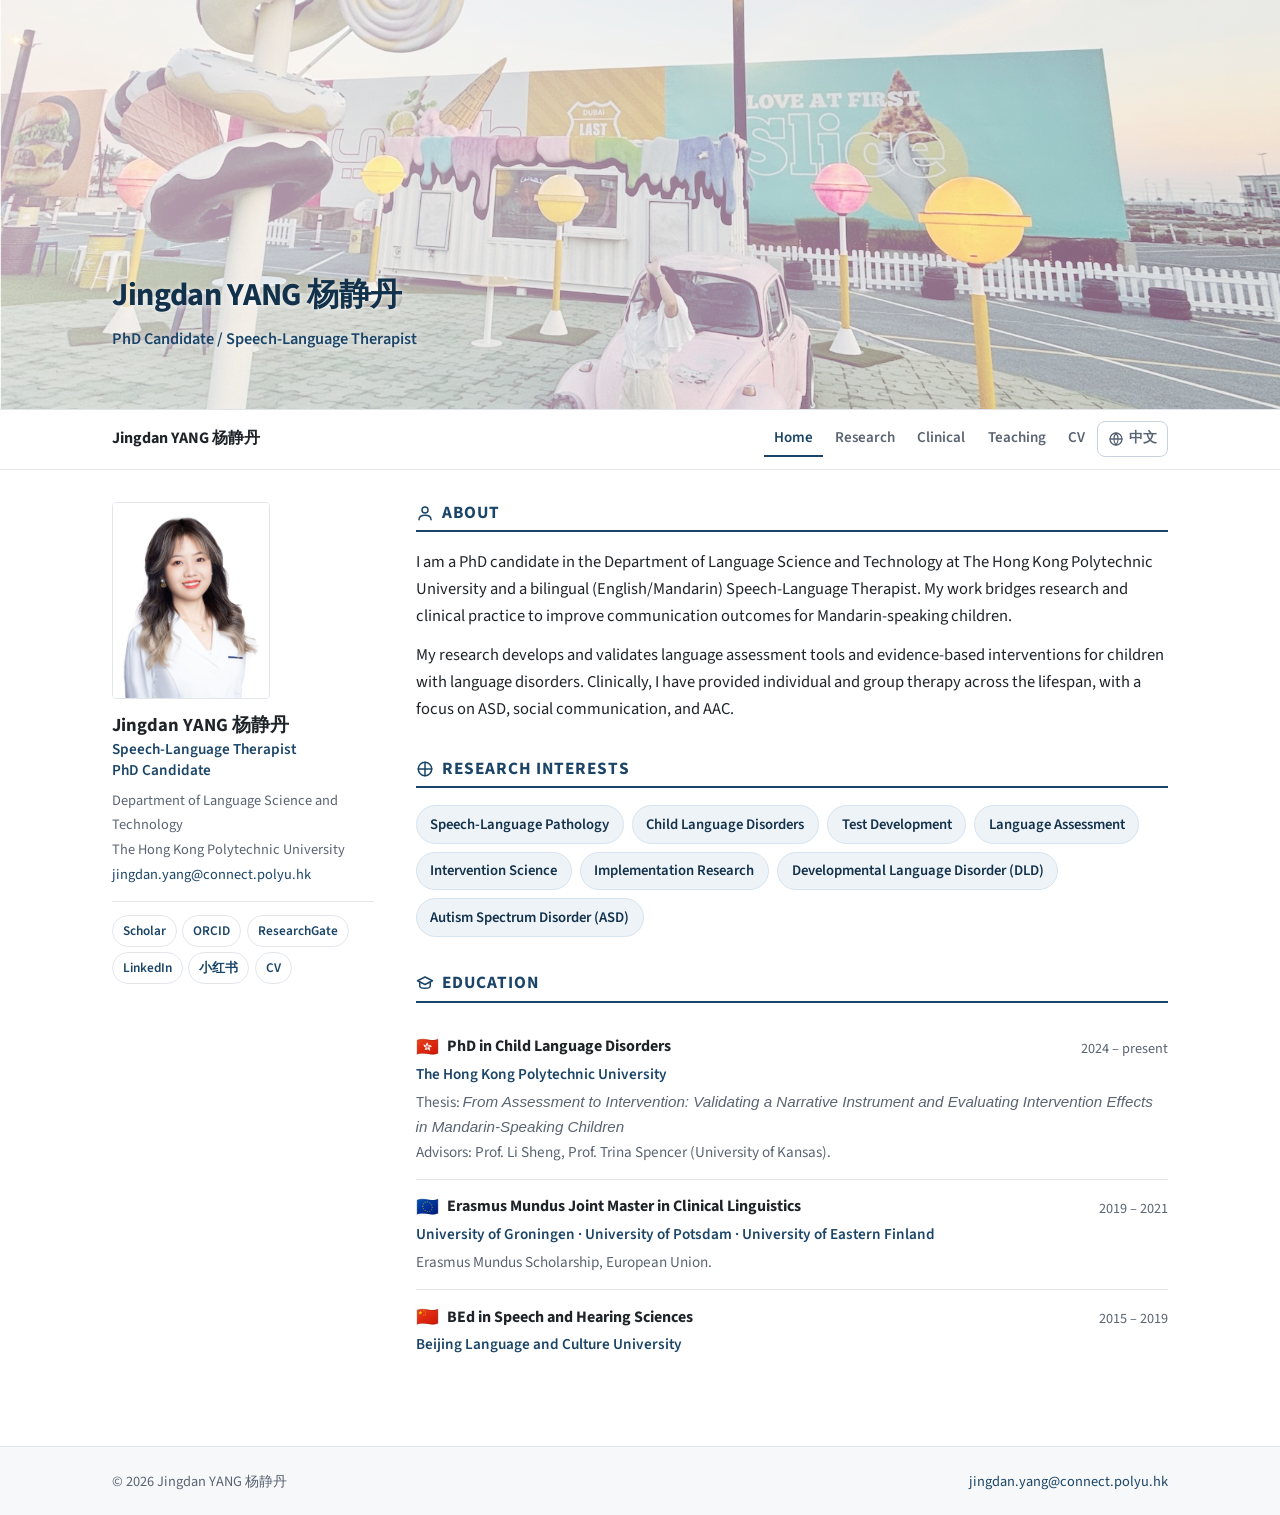
==== commit 6b831094: "Add files via upload" ====
--- a/index.html
+++ b/index.html
@@ -9,6 +9,12 @@
 <link rel="preconnect" href="https://fonts.gstatic.com" crossorigin>
 <link href="https://fonts.googleapis.com/css2?family=Source+Sans+3:wght@400;600;700&display=swap" rel="stylesheet">
 <link rel="stylesheet" href="assets/style.css">
+<link rel="icon" href="assets/favicon.ico" sizes="any">
+<link rel="icon" type="image/png" sizes="32x32" href="assets/favicon-32x32.png">
+<link rel="icon" type="image/png" sizes="16x16" href="assets/favicon-16x16.png">
+<link rel="apple-touch-icon" sizes="180x180" href="assets/apple-touch-icon.png">
+<link rel="manifest" href="assets/site.webmanifest">
+<meta name="theme-color" content="#1B4568">
 <script src="assets/language.js" defer></script>
 </head>
 <body>
--- a/assets/style.css
+++ b/assets/style.css
@@ -79,7 +79,7 @@
 .side__photo{border:1px solid var(--line);border-radius:4px;overflow:hidden;margin-bottom:.9rem;max-width:158px;}
 .side__photo img{width:100%;aspect-ratio:4/5;object-fit:cover;}
 .side__name{font-size:1.16rem;font-weight:700;margin:0 0 .1rem;line-height:1.3;}
-.side__role{font-size:.95rem;font-weight:600;color:var(--navy);margin:.1rem 0 .5rem;}
+.side__role{font-size:.95rem;font-weight:600;color:var(--navy);margin:.1rem 0 .5rem;line-height:1.4;}
 .side__meta{font-size:.9rem;color:var(--ink-2);margin:0 0 .12rem;}
 .side__links{display:flex;flex-wrap:wrap;gap:.35rem;margin-top:.9rem;padding-top:.85rem;border-top:1px solid var(--line);}
 .side__links a{
@@ -149,6 +149,8 @@
 .entry:first-child{padding-top:0;}
 .entry__head{display:flex;justify-content:space-between;gap:1rem;flex-wrap:wrap;align-items:baseline;}
 .entry__role{font-weight:700;font-size:1rem;margin:0;}
+.entry__role--flag{display:inline-flex;align-items:center;gap:.5rem;}
+.entry__icon{font-size:1.15rem;line-height:1;}
 .entry__when{color:var(--ink-2);font-size:.89rem;white-space:nowrap;}
 .entry__org{color:var(--navy);font-size:.95rem;margin:.1rem 0 .25rem;font-weight:600;}
 .entry__desc{color:var(--ink-2);font-size:.95rem;margin:0;}
@@ -192,3 +194,47 @@
   .side{grid-template-columns:1fr;}
   .side__photo{max-width:170px;}
 }
+
+/* ---------- language toggle -------------------------------------------- */
+.language-toggle {
+  display: inline-flex;
+  flex-direction: row;
+  align-items: center;
+  justify-content: center;
+  gap: 5px;
+
+  min-height: 0;
+  padding: 6px 10px;
+
+  border: 1px solid #c8d3dd;
+  border-radius: 8px;
+  background: #ffffff;
+  color: #596575;
+
+  font: inherit;
+  font-size: 0.86rem;
+  font-weight: 600;
+  line-height: 1;
+
+  cursor: pointer;
+  white-space: nowrap;
+  box-shadow: none;
+}
+
+.language-toggle:hover {
+  background: #f5f7f9;
+  color: #1b4568;
+  border-color: #aebdca;
+}
+
+.language-toggle:focus-visible {
+  outline: 2px solid #1b4568;
+  outline-offset: 2px;
+}
+
+.language-toggle svg {
+  display: block;
+  width: 16px;
+  height: 16px;
+  flex: none;
+}
